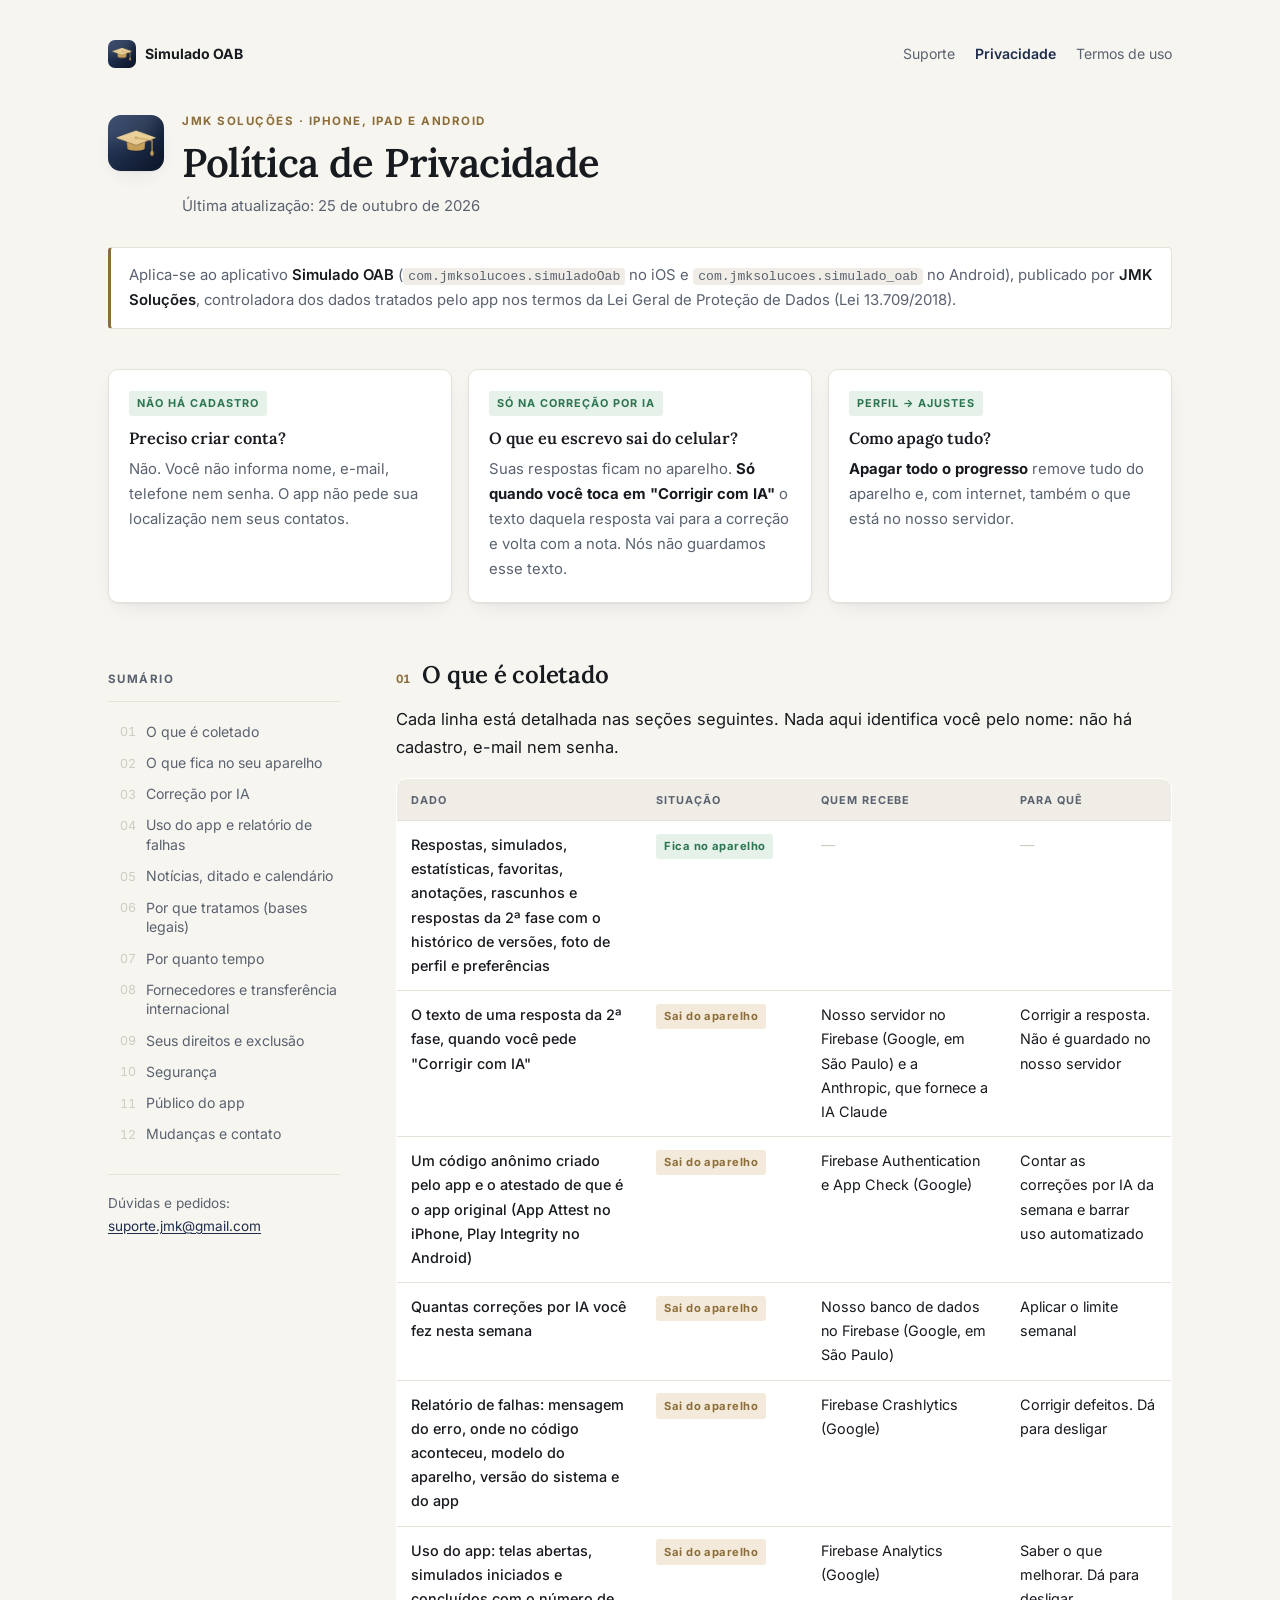
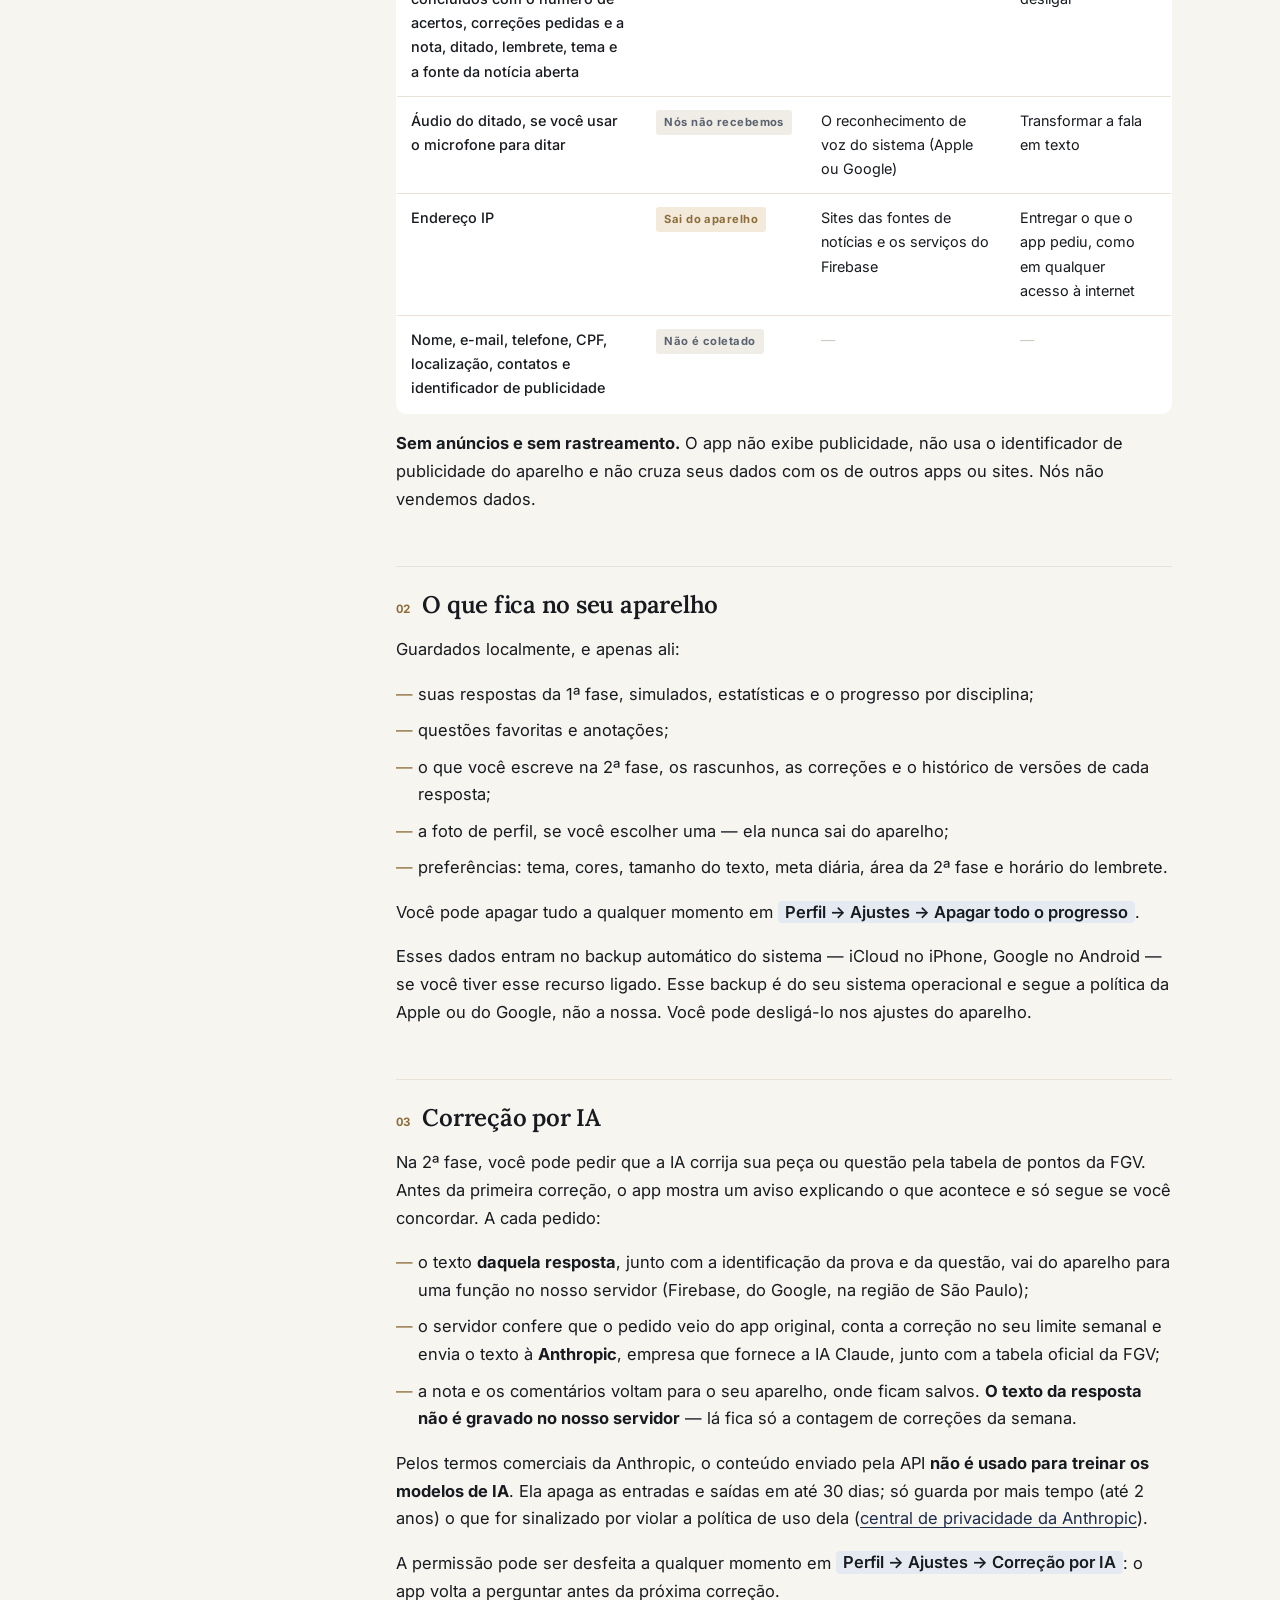
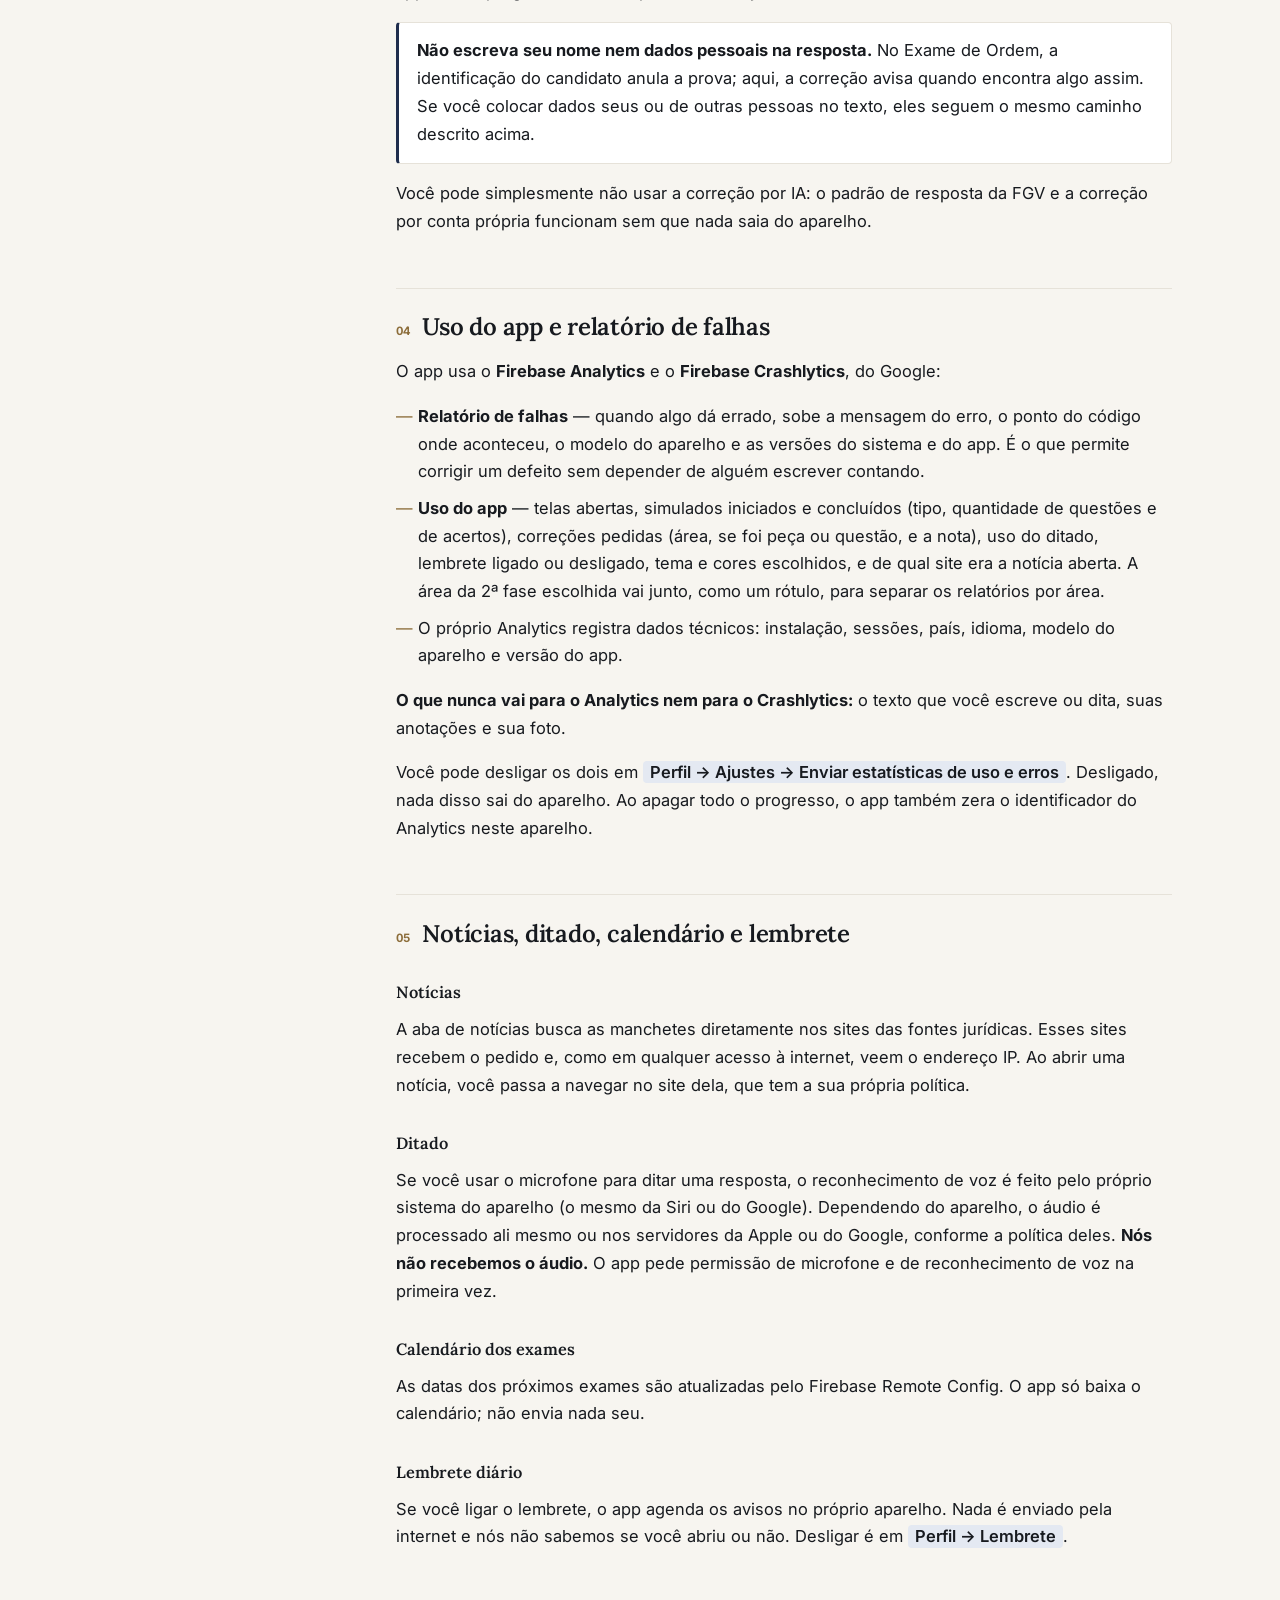
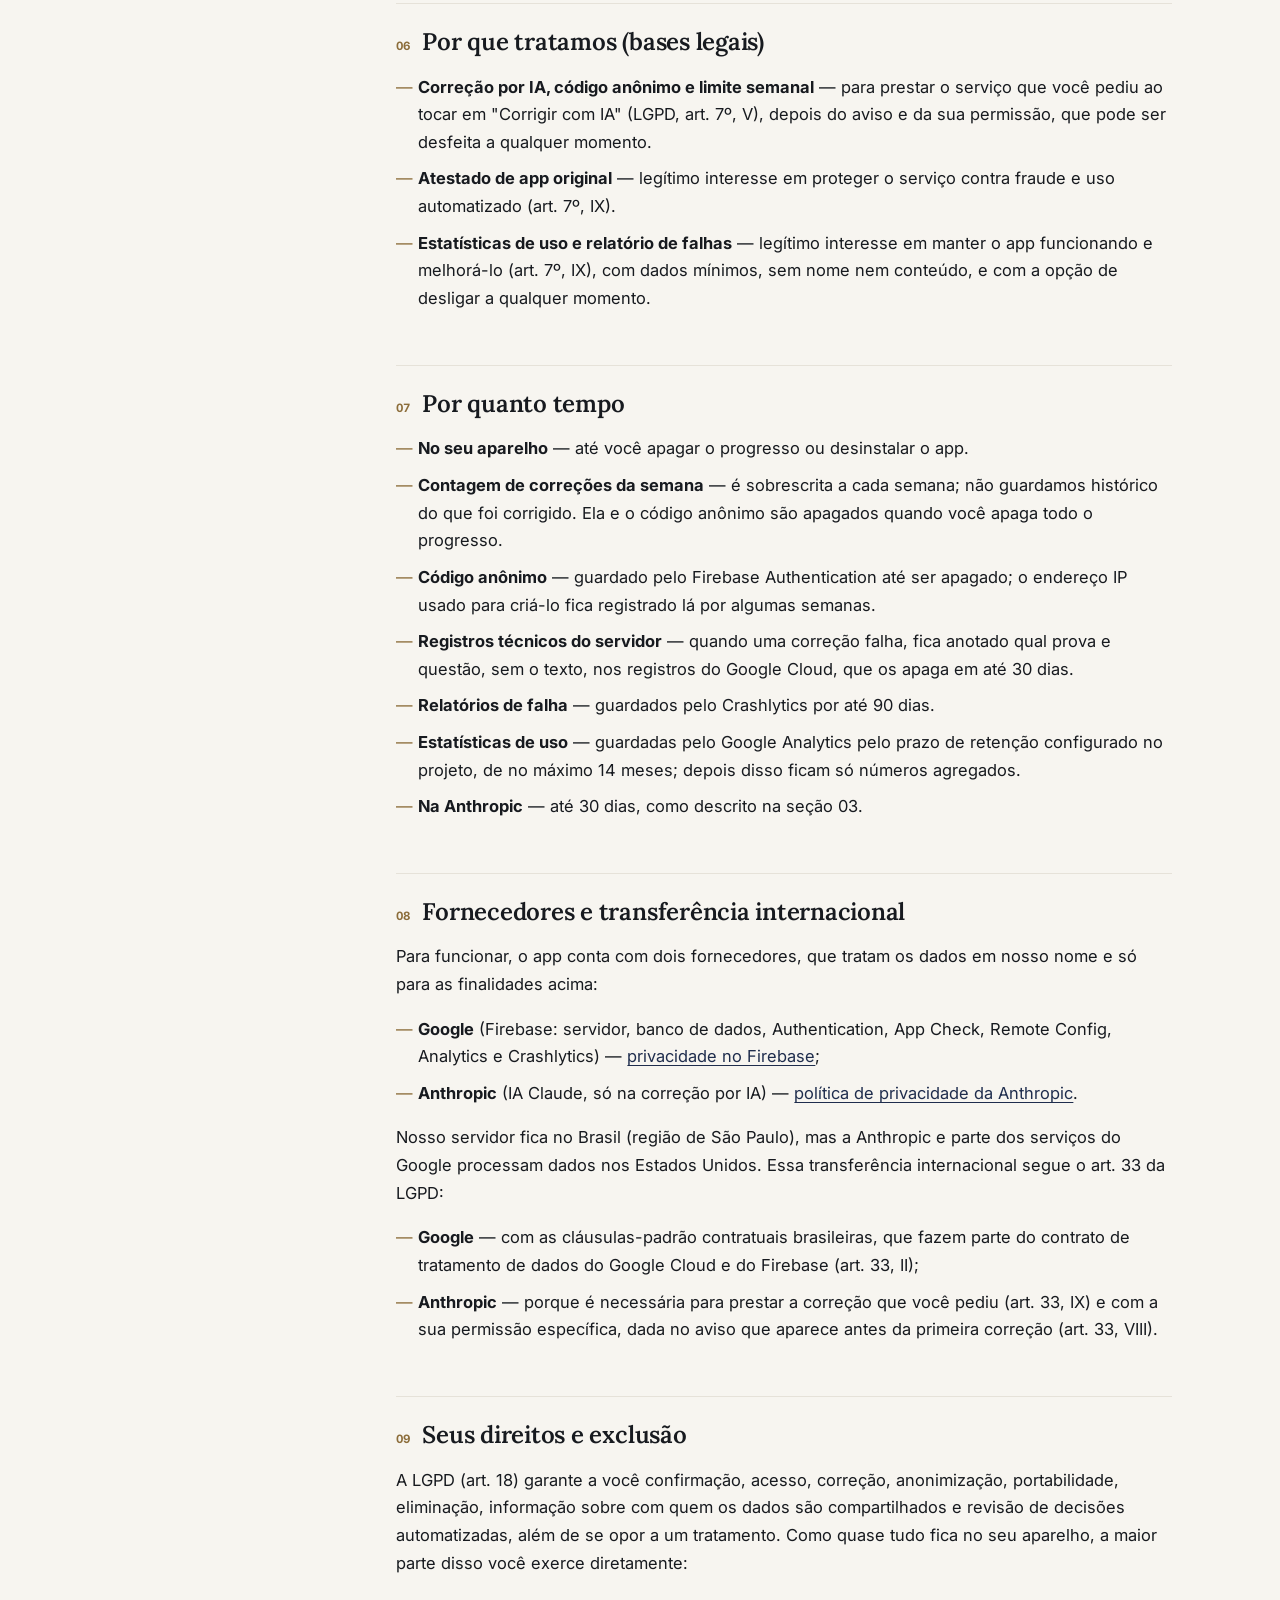
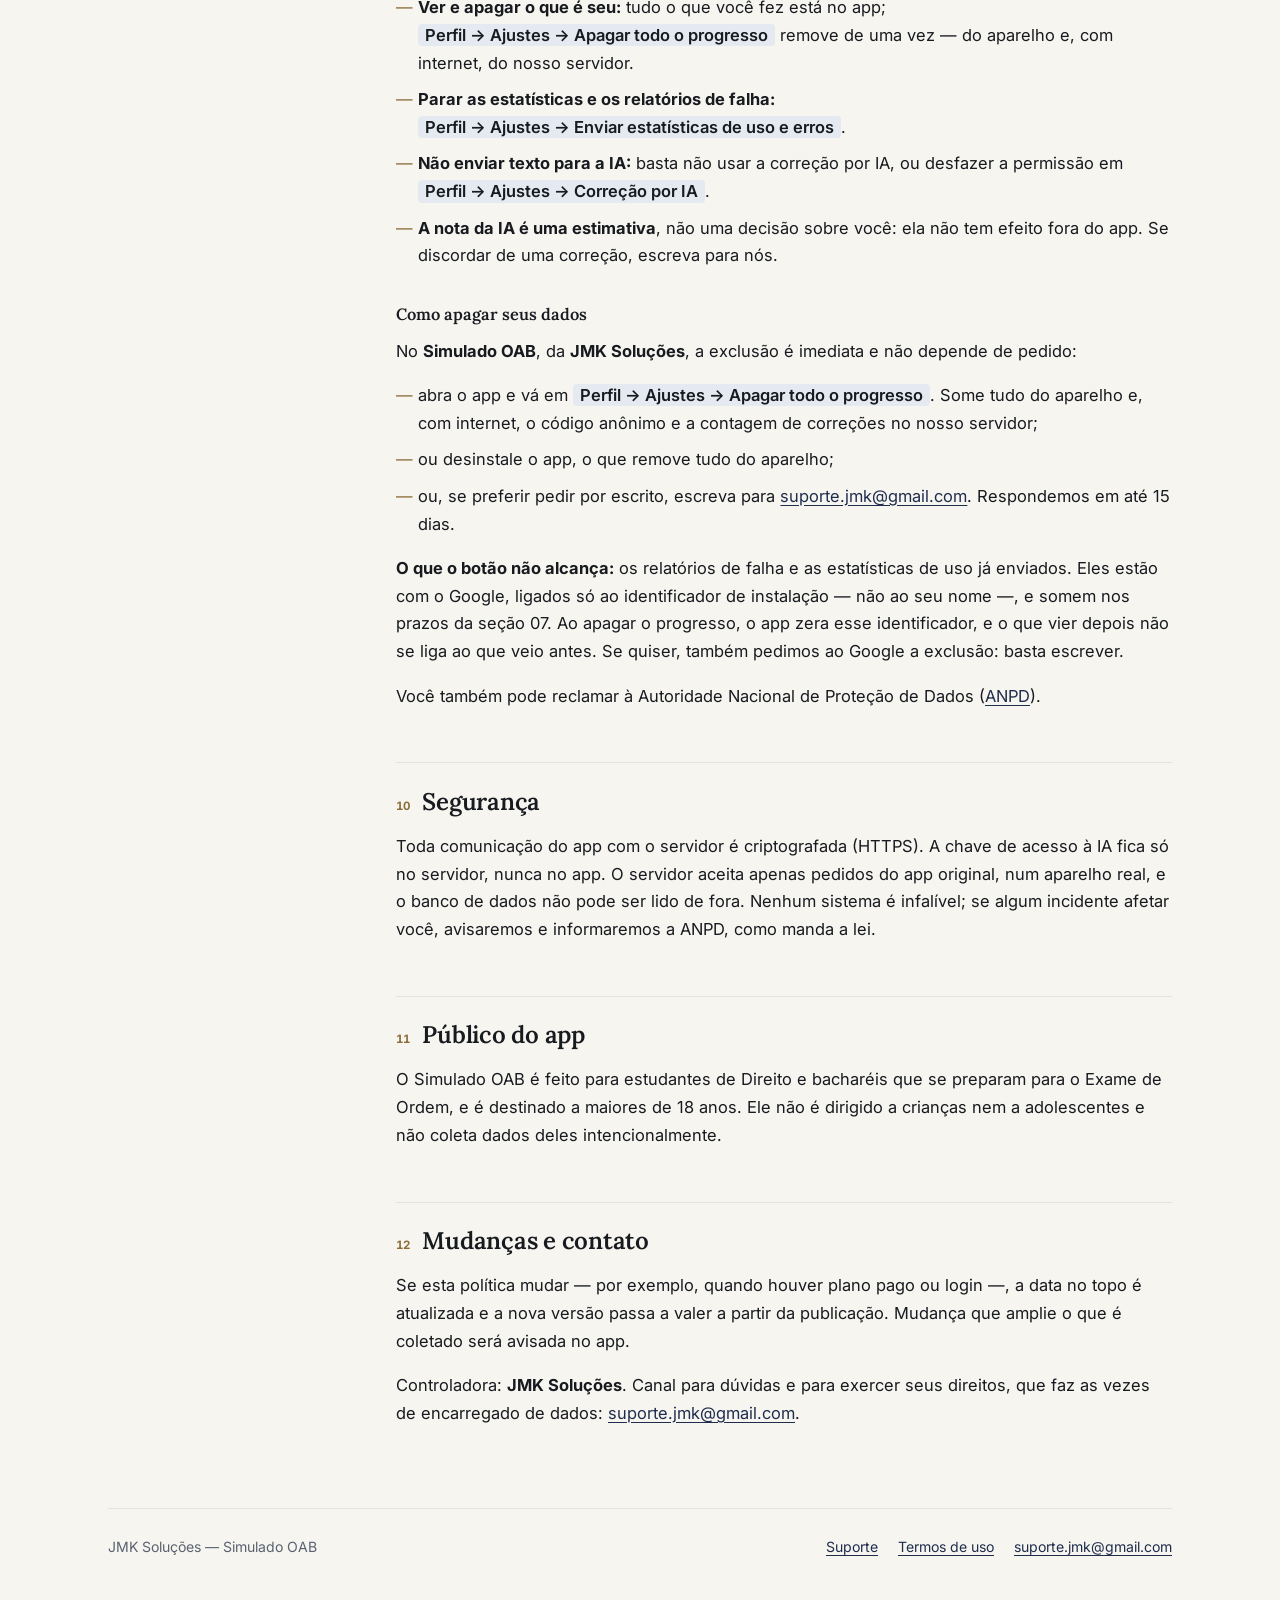
==== privacy-policy.html @ a6e095c1 "Páginas de suporte, privacidade e termos de uso do Simulado OAB Co-Authored-By: Claude Opus 5.5 <nor" ====
<!DOCTYPE html>
<html lang="pt-BR">
<head>
<meta charset="utf-8">
<meta name="viewport" content="width=device-width, initial-scale=1">
<title>Política de Privacidade — Simulado OAB</title>
<meta name="description" content="Política de privacidade do aplicativo Simulado OAB, da JMK Soluções: o que fica no aparelho, o que sai, para quem e como apagar.">
<meta name="color-scheme" content="light dark">
<link rel="icon" href="icone.png">
<link rel="apple-touch-icon" href="icone.png">
<link rel="preconnect" href="https://fonts.googleapis.com">
<link rel="preconnect" href="https://fonts.gstatic.com" crossorigin>
<link href="https://fonts.googleapis.com/css2?family=Inter:wght@400;500;600;700&family=Lora:wght@500;600;700&display=swap" rel="stylesheet">
<link rel="stylesheet" href="estilo.css?v=2">
</head>
<body>
<div class="pagina">

<nav class="navega" aria-label="Páginas do Simulado OAB">
  <a class="marca-app" href="./"><img src="icone.png" alt="">Simulado OAB</a>
  <a href="./">Suporte</a>
  <a href="privacy-policy.html" aria-current="page">Privacidade</a>
  <a href="termos-de-uso.html">Termos de uso</a>
</nav>

<header class="topo">
  <img class="selo" src="icone.png" alt="Ícone do Simulado OAB">
  <div>
    <p class="sobrescrito">JMK Soluções · iPhone, iPad e Android</p>
    <h1>Política de Privacidade</h1>
    <p class="data">Última atualização: 25 de outubro de 2026</p>
  </div>
</header>

<p class="aplica">
  Aplica-se ao aplicativo <strong>Simulado OAB</strong>
  (<code>com.jmksolucoes.simuladoOab</code> no iOS e
  <code>com.jmksolucoes.simulado_oab</code> no Android), publicado por
  <strong>JMK Soluções</strong>, controladora dos dados tratados pelo app nos
  termos da Lei Geral de Proteção de Dados (Lei 13.709/2018).
</p>

<div class="rapidas">
  <div class="rapida">
    <span class="veredito">Não há cadastro</span>
    <h2>Preciso criar conta?</h2>
    <p>Não. Você não informa nome, e-mail, telefone nem senha. O app não pede
    sua localização nem seus contatos.</p>
  </div>
  <div class="rapida">
    <span class="veredito">Só na correção por IA</span>
    <h2>O que eu escrevo sai do celular?</h2>
    <p>Suas respostas ficam no aparelho. <strong>Só quando você toca em
    "Corrigir com IA"</strong> o texto daquela resposta vai para a correção e
    volta com a nota. Nós não guardamos esse texto.</p>
  </div>
  <div class="rapida">
    <span class="veredito">Perfil → Ajustes</span>
    <h2>Como apago tudo?</h2>
    <p><strong>Apagar todo o progresso</strong> remove tudo do aparelho e,
    com internet, também o que está no nosso servidor.</p>
  </div>
</div>

<div class="corpo">

  <!-- Nasce aberto de propósito: sem JavaScript, o sumário continua visível.
       O script fecha no celular, não o contrário. -->
  <details class="sumario" id="sumario" open>
    <summary>Sumário</summary>
    <nav aria-label="Sumário">
      <ol>
        <li><a href="#coleta">O que é coletado</a></li>
        <li><a href="#aparelho">O que fica no seu aparelho</a></li>
        <li><a href="#ia">Correção por IA</a></li>
        <li><a href="#uso">Uso do app e relatório de falhas</a></li>
        <li><a href="#outros">Notícias, ditado e calendário</a></li>
        <li><a href="#bases">Por que tratamos (bases legais)</a></li>
        <li><a href="#prazos">Por quanto tempo</a></li>
        <li><a href="#exterior">Fornecedores e transferência internacional</a></li>
        <li><a href="#direitos">Seus direitos e exclusão</a></li>
        <li><a href="#seguranca">Segurança</a></li>
        <li><a href="#publico">Público do app</a></li>
        <li><a href="#mudancas">Mudanças e contato</a></li>
      </ol>
    </nav>
    <p class="contato-lateral">
      Dúvidas e pedidos: <a href="mailto:suporte.jmk@gmail.com">suporte.jmk@gmail.com</a>
    </p>
  </details>

  <main class="texto">

    <section id="coleta">
      <h2><span class="num">01</span> O que é coletado</h2>
      <p>
        Cada linha está detalhada nas seções seguintes. Nada aqui identifica
        você pelo nome: não há cadastro, e-mail nem senha.
      </p>
      <div class="envolve-tabela">
        <table>
          <thead>
            <tr><th>Dado</th><th>Situação</th><th>Quem recebe</th><th>Para quê</th></tr>
          </thead>
          <tbody>
            <tr>
              <td>Respostas, simulados, estatísticas, favoritas, anotações, rascunhos e respostas da 2ª fase com o histórico de versões, foto de perfil e preferências</td>
              <td data-rotulo="Situação"><span class="marca-situacao fica">Fica no aparelho</span></td>
              <td data-rotulo="Quem recebe" class="esconde-vazio"><span class="vazio">—</span></td>
              <td data-rotulo="Para quê" class="esconde-vazio"><span class="vazio">—</span></td>
            </tr>
            <tr>
              <td>O texto de uma resposta da 2ª fase, quando você pede "Corrigir com IA"</td>
              <td data-rotulo="Situação"><span class="marca-situacao sai">Sai do aparelho</span></td>
              <td data-rotulo="Quem recebe">Nosso servidor no Firebase (Google, em São Paulo) e a Anthropic, que fornece a IA Claude</td>
              <td data-rotulo="Para quê">Corrigir a resposta. Não é guardado no nosso servidor</td>
            </tr>
            <tr>
              <td>Um código anônimo criado pelo app e o atestado de que é o app original (App Attest no iPhone, Play Integrity no Android)</td>
              <td data-rotulo="Situação"><span class="marca-situacao sai">Sai do aparelho</span></td>
              <td data-rotulo="Quem recebe">Firebase Authentication e App Check (Google)</td>
              <td data-rotulo="Para quê">Contar as correções por IA da semana e barrar uso automatizado</td>
            </tr>
            <tr>
              <td>Quantas correções por IA você fez nesta semana</td>
              <td data-rotulo="Situação"><span class="marca-situacao sai">Sai do aparelho</span></td>
              <td data-rotulo="Quem recebe">Nosso banco de dados no Firebase (Google, em São Paulo)</td>
              <td data-rotulo="Para quê">Aplicar o limite semanal</td>
            </tr>
            <tr>
              <td>Relatório de falhas: mensagem do erro, onde no código aconteceu, modelo do aparelho, versão do sistema e do app</td>
              <td data-rotulo="Situação"><span class="marca-situacao sai">Sai do aparelho</span></td>
              <td data-rotulo="Quem recebe">Firebase Crashlytics (Google)</td>
              <td data-rotulo="Para quê">Corrigir defeitos. Dá para desligar</td>
            </tr>
            <tr>
              <td>Uso do app: telas abertas, simulados iniciados e concluídos com o número de acertos, correções pedidas e a nota, ditado, lembrete, tema e a fonte da notícia aberta</td>
              <td data-rotulo="Situação"><span class="marca-situacao sai">Sai do aparelho</span></td>
              <td data-rotulo="Quem recebe">Firebase Analytics (Google)</td>
              <td data-rotulo="Para quê">Saber o que melhorar. Dá para desligar</td>
            </tr>
            <tr>
              <td>Áudio do ditado, se você usar o microfone para ditar</td>
              <td data-rotulo="Situação"><span class="marca-situacao nao">Nós não recebemos</span></td>
              <td data-rotulo="Quem recebe">O reconhecimento de voz do sistema (Apple ou Google)</td>
              <td data-rotulo="Para quê">Transformar a fala em texto</td>
            </tr>
            <tr>
              <td>Endereço IP</td>
              <td data-rotulo="Situação"><span class="marca-situacao sai">Sai do aparelho</span></td>
              <td data-rotulo="Quem recebe">Sites das fontes de notícias e os serviços do Firebase</td>
              <td data-rotulo="Para quê">Entregar o que o app pediu, como em qualquer acesso à internet</td>
            </tr>
            <tr>
              <td>Nome, e-mail, telefone, CPF, localização, contatos e identificador de publicidade</td>
              <td data-rotulo="Situação"><span class="marca-situacao nao">Não é coletado</span></td>
              <td data-rotulo="Quem recebe" class="esconde-vazio"><span class="vazio">—</span></td>
              <td data-rotulo="Para quê" class="esconde-vazio"><span class="vazio">—</span></td>
            </tr>
          </tbody>
        </table>
      </div>
      <p>
        <strong>Sem anúncios e sem rastreamento.</strong> O app não exibe
        publicidade, não usa o identificador de publicidade do aparelho e não
        cruza seus dados com os de outros apps ou sites. Nós não vendemos dados.
      </p>
    </section>

    <section id="aparelho">
      <h2><span class="num">02</span> O que fica no seu aparelho</h2>
      <p>Guardados localmente, e apenas ali:</p>
      <ul>
        <li>suas respostas da 1ª fase, simulados, estatísticas e o progresso
          por disciplina;</li>
        <li>questões favoritas e anotações;</li>
        <li>o que você escreve na 2ª fase, os rascunhos, as correções e o
          histórico de versões de cada resposta;</li>
        <li>a foto de perfil, se você escolher uma — ela nunca sai do
          aparelho;</li>
        <li>preferências: tema, cores, tamanho do texto, meta diária, área da
          2ª fase e horário do lembrete.</li>
      </ul>
      <p>
        Você pode apagar tudo a qualquer momento em
        <span class="caminho">Perfil → Ajustes → Apagar todo o progresso</span>.
      </p>
      <p>
        Esses dados entram no backup automático do sistema — iCloud no iPhone,
        Google no Android — se você tiver esse recurso ligado. Esse backup é do
        seu sistema operacional e segue a política da Apple ou do Google, não a
        nossa. Você pode desligá-lo nos ajustes do aparelho.
      </p>
    </section>

    <section id="ia">
      <h2><span class="num">03</span> Correção por IA</h2>
      <p>
        Na 2ª fase, você pode pedir que a IA corrija sua peça ou questão pela
        tabela de pontos da FGV. Antes da primeira correção, o app mostra um
        aviso explicando o que acontece e só segue se você concordar. A cada
        pedido:
      </p>
      <ul>
        <li>o texto <strong>daquela resposta</strong>, junto com a identificação
          da prova e da questão, vai do aparelho para uma função no nosso
          servidor (Firebase, do Google, na região de São Paulo);</li>
        <li>o servidor confere que o pedido veio do app original, conta a
          correção no seu limite semanal e envia o texto à
          <strong>Anthropic</strong>, empresa que fornece a IA Claude, junto
          com a tabela oficial da FGV;</li>
        <li>a nota e os comentários voltam para o seu aparelho, onde ficam
          salvos. <strong>O texto da resposta não é gravado no nosso
          servidor</strong> — lá fica só a contagem de correções da semana.</li>
      </ul>
      <p>
        Pelos termos comerciais da Anthropic, o conteúdo enviado pela API
        <strong>não é usado para treinar os modelos de IA</strong>. Ela apaga
        as entradas e saídas em até 30 dias; só guarda por mais tempo (até 2
        anos) o que for sinalizado por violar a política de uso dela
        (<a href="https://privacy.claude.com/">central de privacidade da
        Anthropic</a>).
      </p>
      <p>
        A permissão pode ser desfeita a qualquer momento em
        <span class="caminho">Perfil → Ajustes → Correção por IA</span>: o app
        volta a perguntar antes da próxima correção.
      </p>
      <div class="destaque">
        <p>
          <strong>Não escreva seu nome nem dados pessoais na resposta.</strong>
          No Exame de Ordem, a identificação do candidato anula a prova; aqui,
          a correção avisa quando encontra algo assim. Se você colocar dados
          seus ou de outras pessoas no texto, eles seguem o mesmo caminho
          descrito acima.
        </p>
      </div>
      <p>
        Você pode simplesmente não usar a correção por IA: o padrão de
        resposta da FGV e a correção por conta própria funcionam sem que nada
        saia do aparelho.
      </p>
    </section>

    <section id="uso">
      <h2><span class="num">04</span> Uso do app e relatório de falhas</h2>
      <p>
        O app usa o <strong>Firebase Analytics</strong> e o
        <strong>Firebase Crashlytics</strong>, do Google:
      </p>
      <ul>
        <li><strong>Relatório de falhas</strong> — quando algo dá errado, sobe a
          mensagem do erro, o ponto do código onde aconteceu, o modelo do
          aparelho e as versões do sistema e do app. É o que permite corrigir um
          defeito sem depender de alguém escrever contando.</li>
        <li><strong>Uso do app</strong> — telas abertas, simulados iniciados e
          concluídos (tipo, quantidade de questões e de acertos), correções
          pedidas (área, se foi peça ou questão, e a nota), uso do ditado,
          lembrete ligado ou desligado, tema e cores escolhidos, e de qual site
          era a notícia aberta. A área da 2ª fase escolhida vai junto, como um
          rótulo, para separar os relatórios por área.</li>
        <li>O próprio Analytics registra dados técnicos: instalação, sessões,
          país, idioma, modelo do aparelho e versão do app.</li>
      </ul>
      <p>
        <strong>O que nunca vai para o Analytics nem para o Crashlytics:</strong>
        o texto que você escreve ou dita, suas anotações e sua foto.
      </p>
      <p>
        Você pode desligar os dois em
        <span class="caminho">Perfil → Ajustes → Enviar estatísticas de uso e
        erros</span>. Desligado, nada disso sai do aparelho. Ao apagar todo o
        progresso, o app também zera o identificador do Analytics neste
        aparelho.
      </p>
    </section>

    <section id="outros">
      <h2><span class="num">05</span> Notícias, ditado, calendário e lembrete</h2>
      <h3>Notícias</h3>
      <p>
        A aba de notícias busca as manchetes diretamente nos sites das fontes
        jurídicas. Esses sites recebem o pedido e, como em qualquer acesso à
        internet, veem o endereço IP. Ao abrir uma notícia, você passa a
        navegar no site dela, que tem a sua própria política.
      </p>
      <h3>Ditado</h3>
      <p>
        Se você usar o microfone para ditar uma resposta, o reconhecimento de
        voz é feito pelo próprio sistema do aparelho (o mesmo da Siri ou do
        Google). Dependendo do aparelho, o áudio é processado ali mesmo ou nos
        servidores da Apple ou do Google, conforme a política deles.
        <strong>Nós não recebemos o áudio.</strong> O app pede permissão de
        microfone e de reconhecimento de voz na primeira vez.
      </p>
      <h3>Calendário dos exames</h3>
      <p>
        As datas dos próximos exames são atualizadas pelo Firebase Remote
        Config. O app só baixa o calendário; não envia nada seu.
      </p>
      <h3>Lembrete diário</h3>
      <p>
        Se você ligar o lembrete, o app agenda os avisos no próprio aparelho.
        Nada é enviado pela internet e nós não sabemos se você abriu ou não.
        Desligar é em <span class="caminho">Perfil → Lembrete</span>.
      </p>
    </section>

    <section id="bases">
      <h2><span class="num">06</span> Por que tratamos (bases legais)</h2>
      <ul>
        <li><strong>Correção por IA, código anônimo e limite semanal</strong> —
          para prestar o serviço que você pediu ao tocar em "Corrigir com IA"
          (LGPD, art. 7º, V), depois do aviso e da sua permissão, que pode ser
          desfeita a qualquer momento.</li>
        <li><strong>Atestado de app original</strong> — legítimo interesse em
          proteger o serviço contra fraude e uso automatizado (art. 7º, IX).</li>
        <li><strong>Estatísticas de uso e relatório de falhas</strong> —
          legítimo interesse em manter o app funcionando e melhorá-lo (art. 7º,
          IX), com dados mínimos, sem nome nem conteúdo, e com a opção de
          desligar a qualquer momento.</li>
      </ul>
    </section>

    <section id="prazos">
      <h2><span class="num">07</span> Por quanto tempo</h2>
      <ul>
        <li><strong>No seu aparelho</strong> — até você apagar o progresso ou
          desinstalar o app.</li>
        <li><strong>Contagem de correções da semana</strong> — é sobrescrita a
          cada semana; não guardamos histórico do que foi corrigido. Ela e o
          código anônimo são apagados quando você apaga todo o progresso.</li>
        <li><strong>Código anônimo</strong> — guardado pelo Firebase
          Authentication até ser apagado; o endereço IP usado para criá-lo fica
          registrado lá por algumas semanas.</li>
        <li><strong>Registros técnicos do servidor</strong> — quando uma
          correção falha, fica anotado qual prova e questão, sem o texto, nos
          registros do Google Cloud, que os apaga em até 30 dias.</li>
        <li><strong>Relatórios de falha</strong> — guardados pelo Crashlytics
          por até 90 dias.</li>
        <li><strong>Estatísticas de uso</strong> — guardadas pelo Google
          Analytics pelo prazo de retenção configurado no projeto, de no máximo
          14 meses; depois disso ficam só números agregados.</li>
        <li><strong>Na Anthropic</strong> — até 30 dias, como descrito na
          seção 03.</li>
      </ul>
    </section>

    <section id="exterior">
      <h2><span class="num">08</span> Fornecedores e transferência internacional</h2>
      <p>
        Para funcionar, o app conta com dois fornecedores, que tratam os dados
        em nosso nome e só para as finalidades acima:
      </p>
      <ul>
        <li><strong>Google</strong> (Firebase: servidor, banco de dados,
          Authentication, App Check, Remote Config, Analytics e Crashlytics) —
          <a href="https://firebase.google.com/support/privacy">privacidade no
          Firebase</a>;</li>
        <li><strong>Anthropic</strong> (IA Claude, só na correção por IA) —
          <a href="https://www.anthropic.com/legal/privacy">política de
          privacidade da Anthropic</a>.</li>
      </ul>
      <p>
        Nosso servidor fica no Brasil (região de São Paulo), mas a Anthropic e
        parte dos serviços do Google processam dados nos Estados Unidos. Essa
        transferência internacional segue o art. 33 da LGPD:
      </p>
      <ul>
        <li><strong>Google</strong> — com as cláusulas-padrão contratuais
          brasileiras, que fazem parte do contrato de tratamento de dados do
          Google Cloud e do Firebase (art. 33, II);</li>
        <li><strong>Anthropic</strong> — porque é necessária para prestar a
          correção que você pediu (art. 33, IX) e com a sua permissão
          específica, dada no aviso que aparece antes da primeira correção
          (art. 33, VIII).</li>
      </ul>
    </section>

    <section id="direitos">
      <h2><span class="num">09</span> Seus direitos e exclusão</h2>
      <p>
        A LGPD (art. 18) garante a você confirmação, acesso, correção,
        anonimização, portabilidade, eliminação, informação sobre com quem os
        dados são compartilhados e revisão de decisões automatizadas, além de
        se opor a um tratamento. Como quase tudo fica no seu aparelho, a maior
        parte disso você exerce diretamente:
      </p>
      <ul>
        <li><strong>Ver e apagar o que é seu:</strong> tudo o que você fez está
          no app; <span class="caminho">Perfil → Ajustes → Apagar todo o
          progresso</span> remove de uma vez — do aparelho e, com internet, do
          nosso servidor.</li>
        <li><strong>Parar as estatísticas e os relatórios de falha:</strong>
          <span class="caminho">Perfil → Ajustes → Enviar estatísticas de uso
          e erros</span>.</li>
        <li><strong>Não enviar texto para a IA:</strong> basta não usar a
          correção por IA, ou desfazer a permissão em
          <span class="caminho">Perfil → Ajustes → Correção por IA</span>.</li>
        <li><strong>A nota da IA é uma estimativa</strong>, não uma decisão
          sobre você: ela não tem efeito fora do app. Se discordar de uma
          correção, escreva para nós.</li>
      </ul>
      <h3>Como apagar seus dados</h3>
      <p>
        No <strong>Simulado OAB</strong>, da <strong>JMK Soluções</strong>, a
        exclusão é imediata e não depende de pedido:
      </p>
      <ul>
        <li>abra o app e vá em <span class="caminho">Perfil → Ajustes → Apagar
          todo o progresso</span>. Some tudo do aparelho e, com internet, o
          código anônimo e a contagem de correções no nosso servidor;</li>
        <li>ou desinstale o app, o que remove tudo do aparelho;</li>
        <li>ou, se preferir pedir por escrito, escreva para
          <a href="mailto:suporte.jmk@gmail.com">suporte.jmk@gmail.com</a>.
          Respondemos em até 15 dias.</li>
      </ul>
      <p>
        <strong>O que o botão não alcança:</strong> os relatórios de falha e as
        estatísticas de uso já enviados. Eles estão com o Google, ligados só ao
        identificador de instalação — não ao seu nome —, e somem nos prazos da
        seção 07. Ao apagar o progresso, o app zera esse identificador, e o que
        vier depois não se liga ao que veio antes. Se quiser, também pedimos ao
        Google a exclusão: basta escrever.
      </p>
      <p>
        Você também pode reclamar à Autoridade Nacional de Proteção de Dados
        (<a href="https://www.gov.br/anpd/">ANPD</a>).
      </p>
    </section>

    <section id="seguranca">
      <h2><span class="num">10</span> Segurança</h2>
      <p>
        Toda comunicação do app com o servidor é criptografada (HTTPS). A chave
        de acesso à IA fica só no servidor, nunca no app. O servidor aceita
        apenas pedidos do app original, num aparelho real, e o banco de dados
        não pode ser lido de fora. Nenhum sistema é infalível; se algum
        incidente afetar você, avisaremos e informaremos a ANPD, como manda a
        lei.
      </p>
    </section>

    <section id="publico">
      <h2><span class="num">11</span> Público do app</h2>
      <p>
        O Simulado OAB é feito para estudantes de Direito e bacharéis que se
        preparam para o Exame de Ordem, e é destinado a maiores de 18 anos.
        Ele não é dirigido a crianças nem a adolescentes e não coleta dados
        deles intencionalmente.
      </p>
    </section>

    <section id="mudancas">
      <h2><span class="num">12</span> Mudanças e contato</h2>
      <p>
        Se esta política mudar — por exemplo, quando houver plano pago ou login
        —, a data no topo é atualizada e a nova versão passa a valer a partir
        da publicação. Mudança que amplie o que é coletado será avisada no app.
      </p>
      <p>
        Controladora: <strong>JMK Soluções</strong>. Canal para dúvidas e para
        exercer seus direitos, que faz as vezes de encarregado de dados:
        <a href="mailto:suporte.jmk@gmail.com">suporte.jmk@gmail.com</a>.
      </p>
    </section>

  </main>
</div>

<footer>
  <span>JMK Soluções — Simulado OAB</span>
  <nav aria-label="Rodapé">
    <a href="./">Suporte</a>
    <a href="termos-de-uso.html">Termos de uso</a>
    <a href="mailto:suporte.jmk@gmail.com">suporte.jmk@gmail.com</a>
  </nav>
</footer>

</div>
<script src="sumario.js?v=2"></script>
</body>
</html>
---- estilo.css ----
/* ---------------------------------------------------------------------------
   Simulado OAB — páginas públicas (suporte, privacidade, termos).
   Paleta Marinho e a dupla Lora + Inter do próprio app (lib/theme.dart): quem
   chega aqui vindo da loja tem que reconhecer o mesmo azul e o mesmo dourado.
   --------------------------------------------------------------------------- */
:root {
  --marca:        #1F2D4D;
  --marca-fraca:  #E4E9F2;
  --ouro:         #8C6D3A;
  --ouro-fraco:   #F3EADB;
  --verde:        #2B7550;
  --verde-fraco:  #E5F1E9;
  --fundo:        #F7F5F0;
  --papel:        #FFFFFF;
  --caixa:        #F0EDE6;
  --tinta:        #171A1F;
  --tinta-fraca:  #5A6270;
  --linha:        #CFCBC2;
  --linha-fina:   #E6E2D9;
  --sombra:       0 1px 2px rgba(31,45,77,.06), 0 8px 24px -12px rgba(31,45,77,.16);
  color-scheme: light dark;
}
@media (prefers-color-scheme: dark) {
  :root {
    --marca:        #B4C6E8;
    --marca-fraca:  #243149;
    --ouro:         #D8BD8A;
    --ouro-fraco:   #3A3020;
    --verde:        #86CFA3;
    --verde-fraco:  #16352A;
    --fundo:        #0C1017;
    --papel:        #141922;
    --caixa:        #1A202B;
    --tinta:        #E8EAEE;
    --tinta-fraca:  #9AA3B0;
    --linha:        #353D4A;
    --linha-fina:   #232A35;
    --sombra:       0 1px 2px rgba(0,0,0,.4), 0 8px 24px -12px rgba(0,0,0,.6);
  }
}

* { box-sizing: border-box; }
html { scroll-behavior: smooth; }
@media (prefers-reduced-motion: reduce) { html { scroll-behavior: auto; } }

body {
  margin: 0;
  background: var(--fundo);
  color: var(--tinta);
  font-family: Inter, -apple-system, BlinkMacSystemFont, "Segoe UI", Roboto,
               "Helvetica Neue", Arial, sans-serif;
  font-size: 16.5px;
  line-height: 1.68;
  -webkit-text-size-adjust: 100%;
  -webkit-font-smoothing: antialiased;
}

.pagina {
  max-width: 1160px;
  margin: 0 auto;
  padding-block: clamp(1.25rem, 4vw, 2.5rem) 4rem;
  padding-inline: clamp(16px, 5vw, 48px);
}

/* --- Navegação entre as páginas ------------------------------------------ */
.navega {
  display: flex; flex-wrap: wrap; align-items: center; gap: .35rem 1.25rem;
  font-size: .88rem; margin-bottom: clamp(1.5rem, 4vw, 2.75rem);
}
.navega .marca-app {
  display: flex; align-items: center; gap: .55rem;
  font-weight: 700; color: var(--tinta); text-decoration: none; margin-right: auto;
}
.navega .marca-app img { width: 28px; height: 28px; border-radius: 7px; }
.navega a { color: var(--tinta-fraca); text-decoration: none; }
.navega a:hover { color: var(--tinta); }
.navega a[aria-current="page"] { color: var(--marca); font-weight: 600; }
/* No celular a marca fica numa linha e os três links juntos na de baixo —
   sem um deles sobrar sozinho. O ícone grande do cabeçalho sai: o da
   navegação já está ali em cima. */
@media (max-width: 560px) {
  .navega .marca-app { flex-basis: 100%; margin-bottom: .2rem; }
  .topo .selo { display: none; }
}

/* --- Cabeçalho ----------------------------------------------------------- */
.topo { display: flex; gap: 1.15rem; align-items: flex-start; }
.selo { flex: 0 0 auto; margin-top: .2rem; width: 56px; height: 56px; border-radius: 13px; box-shadow: var(--sombra); }
.sobrescrito {
  font-size: .72rem; font-weight: 700; letter-spacing: .13em;
  text-transform: uppercase; color: var(--ouro); margin: 0 0 .45rem;
}
h1 {
  font-family: Lora, Georgia, "Times New Roman", serif;
  font-weight: 600;
  font-size: clamp(1.7rem, 4.4vw, 2.5rem);
  line-height: 1.18;
  letter-spacing: -.015em;
  margin: 0 0 .5rem;
}
.data { color: var(--tinta-fraca); font-size: .93rem; margin: 0; }
.aplica {
  margin: 1.75rem 0 0;
  padding: .95rem 1.15rem;
  background: var(--papel);
  border: 1px solid var(--linha-fina);
  border-left: 3px solid var(--ouro);
  border-radius: 4px;
  font-size: .93rem;
  color: var(--tinta-fraca);
}
.aplica strong { color: var(--tinta); font-weight: 600; }

/* --- Respostas diretas --------------------------------------------------- */
.rapidas {
  display: grid;
  gap: 1rem;
  grid-template-columns: repeat(auto-fit, minmax(248px, 1fr));
  margin: 2.5rem 0 0;
}
.rapida {
  background: var(--papel);
  border: 1px solid var(--linha-fina);
  border-radius: 10px;
  padding: 1.15rem 1.25rem 1.25rem;
  box-shadow: var(--sombra);
}
.rapida h2 {
  font-family: Lora, Georgia, serif;
  font-size: 1.02rem; font-weight: 600;
  margin: 0 0 .5rem; padding: 0; border: 0;
  line-height: 1.35;
}
.rapida p { margin: 0; font-size: .93rem; color: var(--tinta-fraca); }
.rapida p strong { color: var(--tinta); }
.veredito {
  display: inline-block;
  font-size: .68rem; font-weight: 700; letter-spacing: .09em;
  text-transform: uppercase;
  padding: .2rem .5rem; border-radius: 3px;
  margin-bottom: .7rem;
  background: var(--verde-fraco); color: var(--verde);
}

/* --- Corpo em duas colunas ----------------------------------------------- */
.corpo { display: block; margin-top: 3.5rem; }
@media (min-width: 1000px) {
  .corpo {
    display: grid;
    grid-template-columns: 232px minmax(0, 1fr);
    gap: 3.5rem;
    align-items: start;
  }
}

/* --- Sumário -------------------------------------------------------------- */
.sumario { font-size: .88rem; }
@media (min-width: 1000px) {
  .sumario { position: sticky; top: 2rem; max-height: calc(100vh - 4rem); overflow-y: auto; }
}
.sumario > summary {
  font-size: .72rem; font-weight: 700; letter-spacing: .13em;
  text-transform: uppercase; color: var(--tinta-fraca);
  padding: .7rem 0; cursor: pointer; list-style: none;
  border-bottom: 1px solid var(--linha-fina);
}
.sumario > summary::-webkit-details-marker { display: none; }
.sumario > summary::marker { content: ""; }
.sumario > summary::after { content: " ▾"; color: var(--ouro); }
.sumario[open] > summary::after { content: " ▴"; }
@media (min-width: 1000px) {
  .sumario > summary { cursor: default; pointer-events: none; }
  .sumario > summary::after,
  .sumario[open] > summary::after { content: ""; }
}
.sumario ol { list-style: none; margin: .9rem 0 0; padding: 0; counter-reset: s; }
.sumario li { counter-increment: s; }
.sumario ol a {
  display: flex; gap: .6rem;
  padding: .36rem 0 .36rem .65rem;
  border-left: 2px solid transparent;
  color: var(--tinta-fraca); text-decoration: none;
  line-height: 1.4;
}
.sumario ol a::before {
  content: counter(s, decimal-leading-zero);
  font-variant-numeric: tabular-nums;
  font-size: .78rem; color: var(--linha); flex: 0 0 auto; padding-top: .1rem;
}
.sumario ol a:hover { color: var(--tinta); }
.sumario ol a.ativo { color: var(--marca); border-left-color: var(--ouro); font-weight: 600; }
.sumario ol a.ativo::before { color: var(--ouro); }
.contato-lateral {
  margin-top: 1.5rem; padding-top: 1.1rem;
  border-top: 1px solid var(--linha-fina);
  font-size: .85rem; color: var(--tinta-fraca);
}

/* --- Seções --------------------------------------------------------------- */
section { scroll-margin-top: 1.5rem; }
section + section { margin-top: 3.25rem; }
.texto h2 {
  font-family: Lora, Georgia, "Times New Roman", serif;
  font-size: clamp(1.25rem, 2.6vw, 1.5rem);
  font-weight: 600; line-height: 1.3;
  letter-spacing: -.01em;
  margin: 0 0 1rem;
  padding-top: 1.4rem;
  border-top: 1px solid var(--linha-fina);
  display: flex; gap: .8rem; align-items: baseline;
}
.texto section:first-of-type h2 { padding-top: 0; border-top: 0; }
.num {
  font-family: Inter, sans-serif;
  font-size: .72rem; font-weight: 700;
  color: var(--ouro); font-variant-numeric: tabular-nums;
  flex: 0 0 auto;
}
.texto h3 {
  font-family: Lora, Georgia, serif;
  font-size: 1.02rem; font-weight: 600;
  margin: 1.9rem 0 .6rem;
}
p { margin: 0 0 1.05rem; }
.texto ul { list-style: none; margin: 0 0 1.05rem; padding: 0; }
.texto ul li {
  position: relative; padding-left: 1.4rem; margin-bottom: .55rem;
}
.texto ul li::before {
  content: "—"; position: absolute; left: 0; color: var(--ouro);
}
a { color: var(--marca); text-underline-offset: .18em; overflow-wrap: anywhere; }
a:focus-visible, .sumario a:focus-visible, summary:focus-visible {
  outline: 2px solid var(--ouro); outline-offset: 3px; border-radius: 2px;
}
code {
  font-family: ui-monospace, SFMono-Regular, Menlo, Consolas, monospace;
  font-size: .88em; background: var(--caixa);
  padding: .1em .38em; border-radius: 4px;
}
.caminho {
  white-space: nowrap; font-weight: 600; color: var(--tinta);
  background: var(--marca-fraca);
  padding: .08em .42em; border-radius: 4px;
  box-decoration-break: clone; -webkit-box-decoration-break: clone;
}
.destaque {
  background: var(--papel);
  border: 1px solid var(--linha-fina);
  border-left: 3px solid var(--marca);
  border-radius: 4px;
  padding: .9rem 1.1rem;
  margin: 0 0 1.05rem;
}
.destaque p:last-child { margin-bottom: 0; }

/* --- Tabela da coleta ----------------------------------------------------- */
.envolve-tabela { margin: 0 0 1.05rem; }
table {
  width: 100%; border-collapse: collapse;
  background: var(--papel);
  border: 1px solid var(--linha-fina);
  border-radius: 10px;
  overflow: hidden;
  font-size: .9rem;
}
thead th {
  text-align: left; padding: .7rem .9rem;
  font-size: .68rem; font-weight: 700; letter-spacing: .09em;
  text-transform: uppercase; color: var(--tinta-fraca);
  background: var(--caixa);
  border-bottom: 1px solid var(--linha-fina);
}
tbody td { padding: .75rem .9rem; vertical-align: top; border-top: 1px solid var(--linha-fina); }
tbody tr:first-child td { border-top: 0; }
tbody td:first-child { font-weight: 500; }
.marca-situacao {
  display: inline-block; white-space: nowrap;
  font-size: .7rem; font-weight: 700; letter-spacing: .04em;
  padding: .2rem .5rem; border-radius: 3px;
}
.fica { background: var(--verde-fraco); color: var(--verde); }
.sai  { background: var(--ouro-fraco);  color: var(--ouro); }
.nao  { background: var(--caixa);       color: var(--tinta-fraca); }
.vazio { color: var(--linha); }

/* Em telas estreitas a tabela vira blocos: 4 colunas em 390px é ilegível, e
   rolagem horizontal dentro de um documento legal esconde justamente a
   informação que a pessoa veio buscar. */
@media (max-width: 720px) {
  table, thead, tbody, tr, td { display: block; width: 100%; }
  thead { display: none; }
  tbody tr {
    border-top: 1px solid var(--linha-fina);
    padding: .9rem .95rem;
  }
  tbody tr:first-child { border-top: 0; }
  tbody td { border: 0; padding: 0 0 .4rem; }
  tbody td:last-child { padding-bottom: 0; }
  tbody td::before {
    content: attr(data-rotulo);
    display: block;
    font-size: .64rem; font-weight: 700; letter-spacing: .09em;
    text-transform: uppercase; color: var(--tinta-fraca);
    margin-bottom: .1rem;
  }
  tbody td:first-child::before { content: ""; margin: 0; }
  tbody td:first-child { font-weight: 600; margin-bottom: .5rem; }
  td.esconde-vazio:has(.vazio) { display: none; }
}

/* --- Página de suporte ---------------------------------------------------- */
.heroi {
  display: grid; gap: 1.5rem; align-items: center;
  grid-template-columns: minmax(0, 1fr);
}
@media (min-width: 760px) {
  .heroi { grid-template-columns: minmax(0, 1fr) 260px; gap: 3rem; }
}
.heroi .lead { font-size: 1.08rem; color: var(--tinta-fraca); max-width: 38rem; }
.heroi .icone-grande {
  justify-self: center; width: 160px; height: 160px; border-radius: 36px;
  box-shadow: var(--sombra);
  animation: pousa .7s cubic-bezier(.2,.8,.2,1) both;
}
@keyframes pousa { from { opacity: 0; transform: translateY(14px) scale(.96); } }
@media (prefers-reduced-motion: reduce) { .heroi .icone-grande { animation: none; } }
.acoes { display: flex; flex-wrap: wrap; gap: .75rem; margin-top: 1.5rem; }
.botao {
  display: inline-flex; align-items: center; gap: .5rem;
  padding: .72rem 1.15rem; border-radius: 999px;
  font-weight: 600; font-size: .95rem; text-decoration: none;
  background: var(--marca); color: var(--fundo);
  transition: transform .15s ease, box-shadow .15s ease;
}
.botao:hover { transform: translateY(-1px); box-shadow: var(--sombra); }
.botao.secundario { background: transparent; color: var(--marca); border: 1px solid var(--linha); }

.perguntas { margin-top: 3.5rem; max-width: 52rem; }
.perguntas > h2 {
  font-family: Lora, Georgia, serif; font-size: clamp(1.25rem, 2.6vw, 1.5rem);
  font-weight: 600; margin: 0 0 1rem;
}
.pergunta {
  background: var(--papel);
  border: 1px solid var(--linha-fina);
  border-radius: 10px;
  margin-bottom: .65rem;
  overflow: hidden;
}
.pergunta > summary {
  cursor: pointer; list-style: none;
  padding: .95rem 1.15rem; font-weight: 600;
  display: flex; justify-content: space-between; gap: 1rem; align-items: baseline;
}
.pergunta > summary::-webkit-details-marker { display: none; }
.pergunta > summary::after { content: "+"; color: var(--ouro); font-weight: 700; transition: transform .2s ease; }
.pergunta[open] > summary::after { transform: rotate(45deg); }
.pergunta .resposta { padding: 0 1.15rem 1rem; color: var(--tinta-fraca); }
.pergunta .resposta p:last-child { margin-bottom: 0; }

/* --- Rodapé --------------------------------------------------------------- */
footer {
  margin-top: 4rem; padding-top: 1.6rem;
  border-top: 1px solid var(--linha-fina);
  color: var(--tinta-fraca); font-size: .88rem;
  display: flex; flex-wrap: wrap; gap: .5rem 1.5rem; justify-content: space-between;
}
footer nav { display: flex; flex-wrap: wrap; gap: .5rem 1.25rem; }
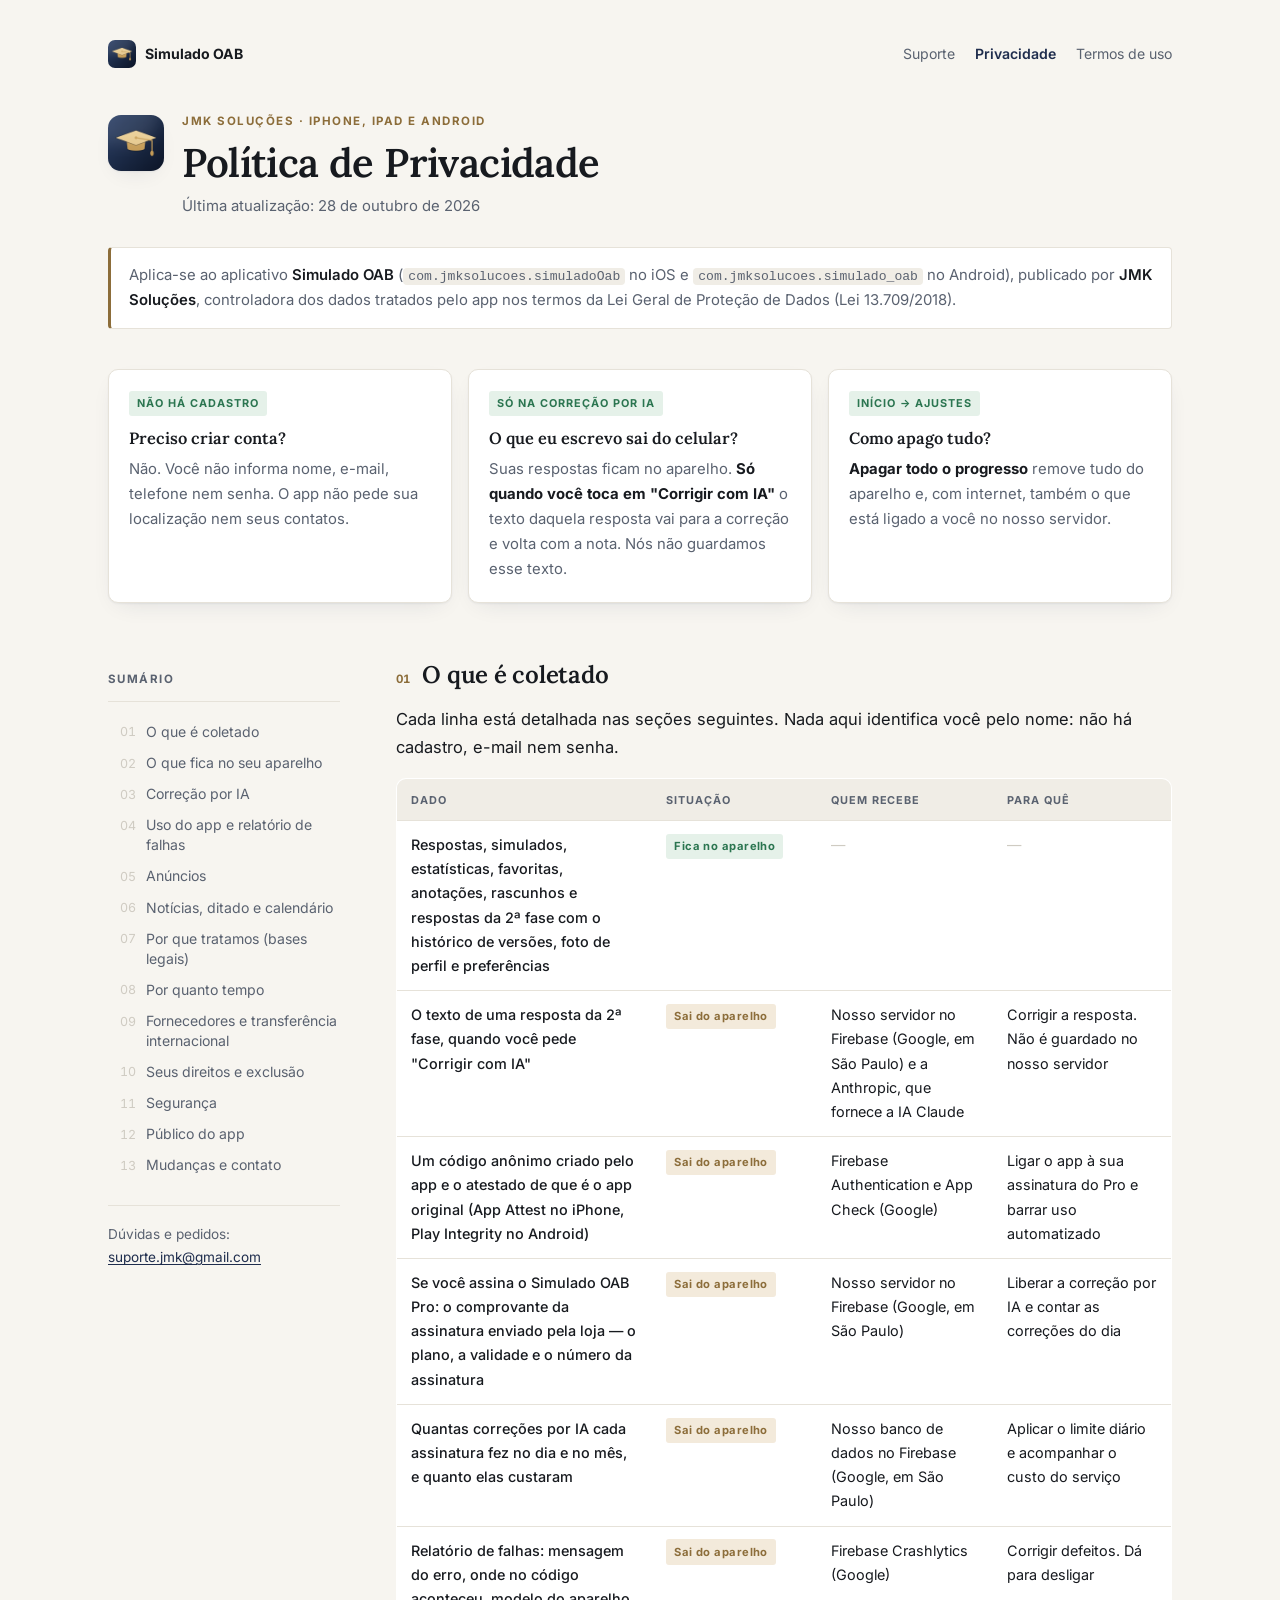
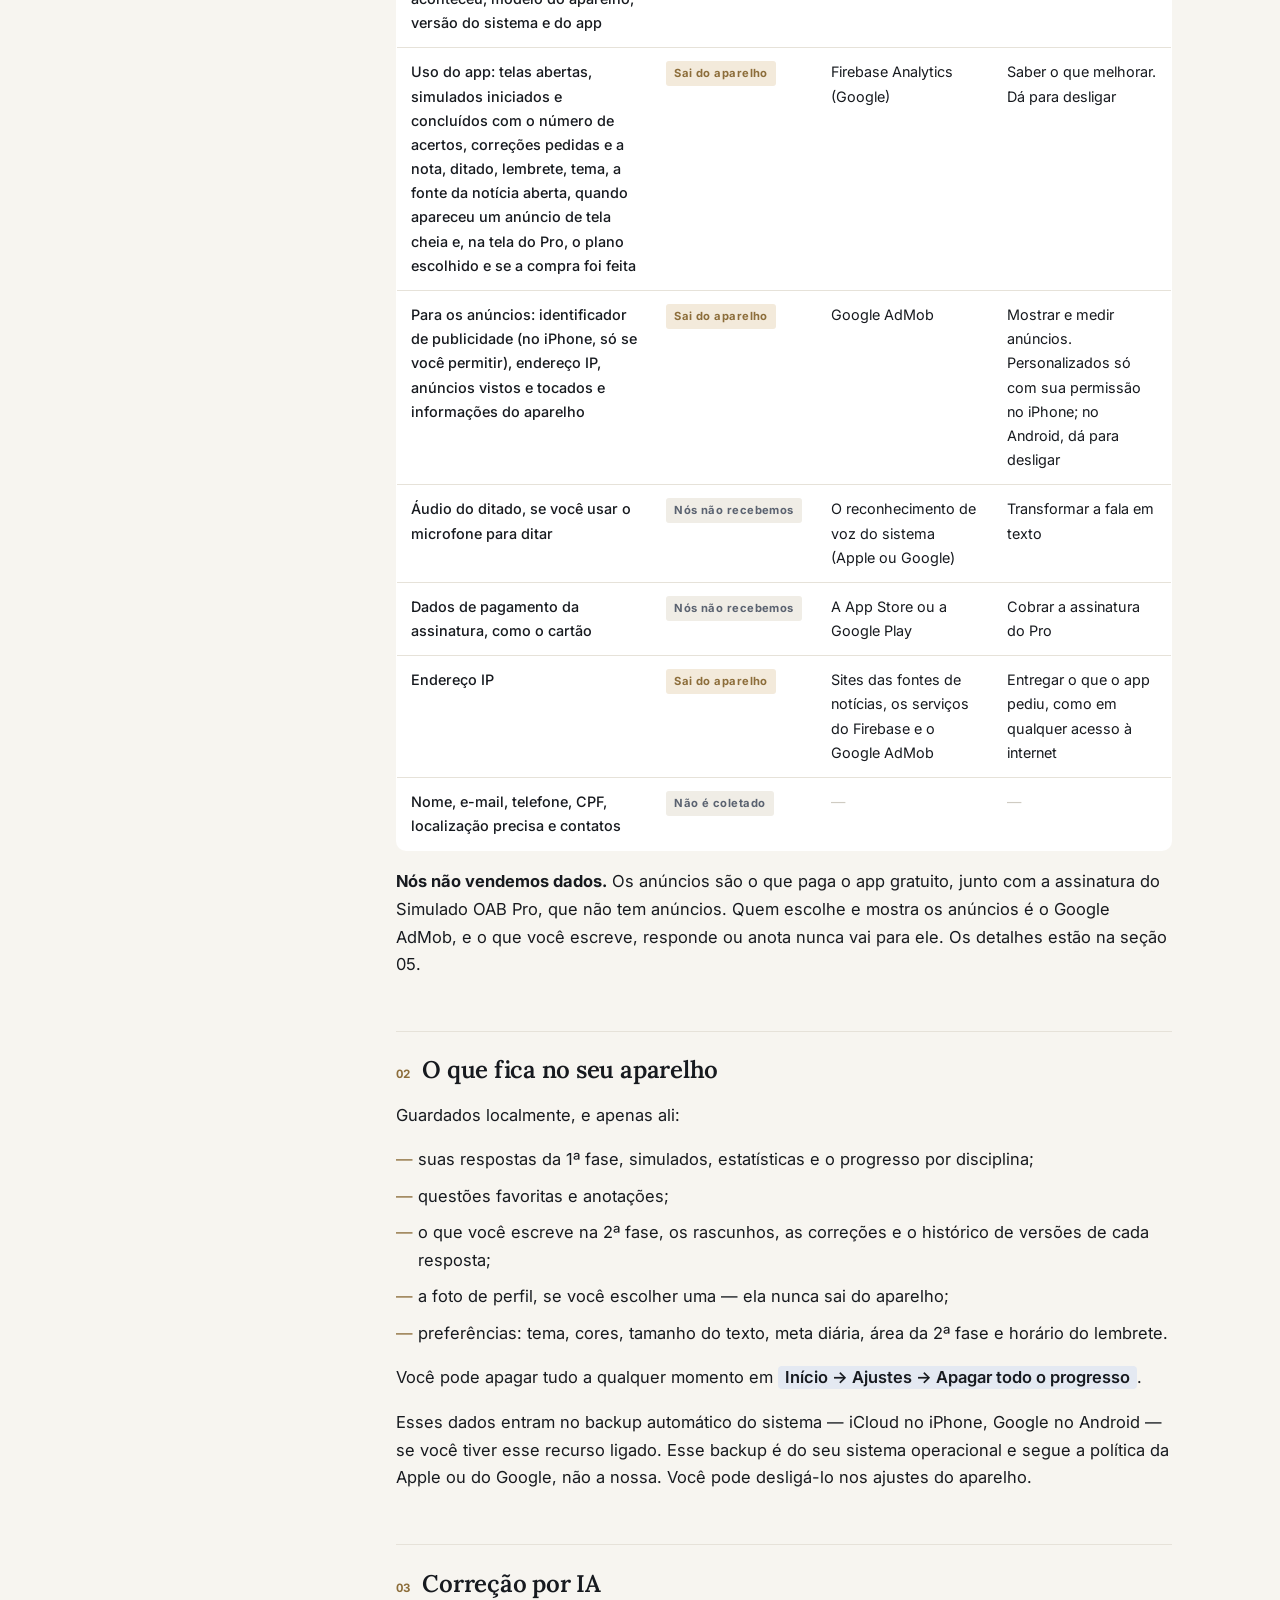
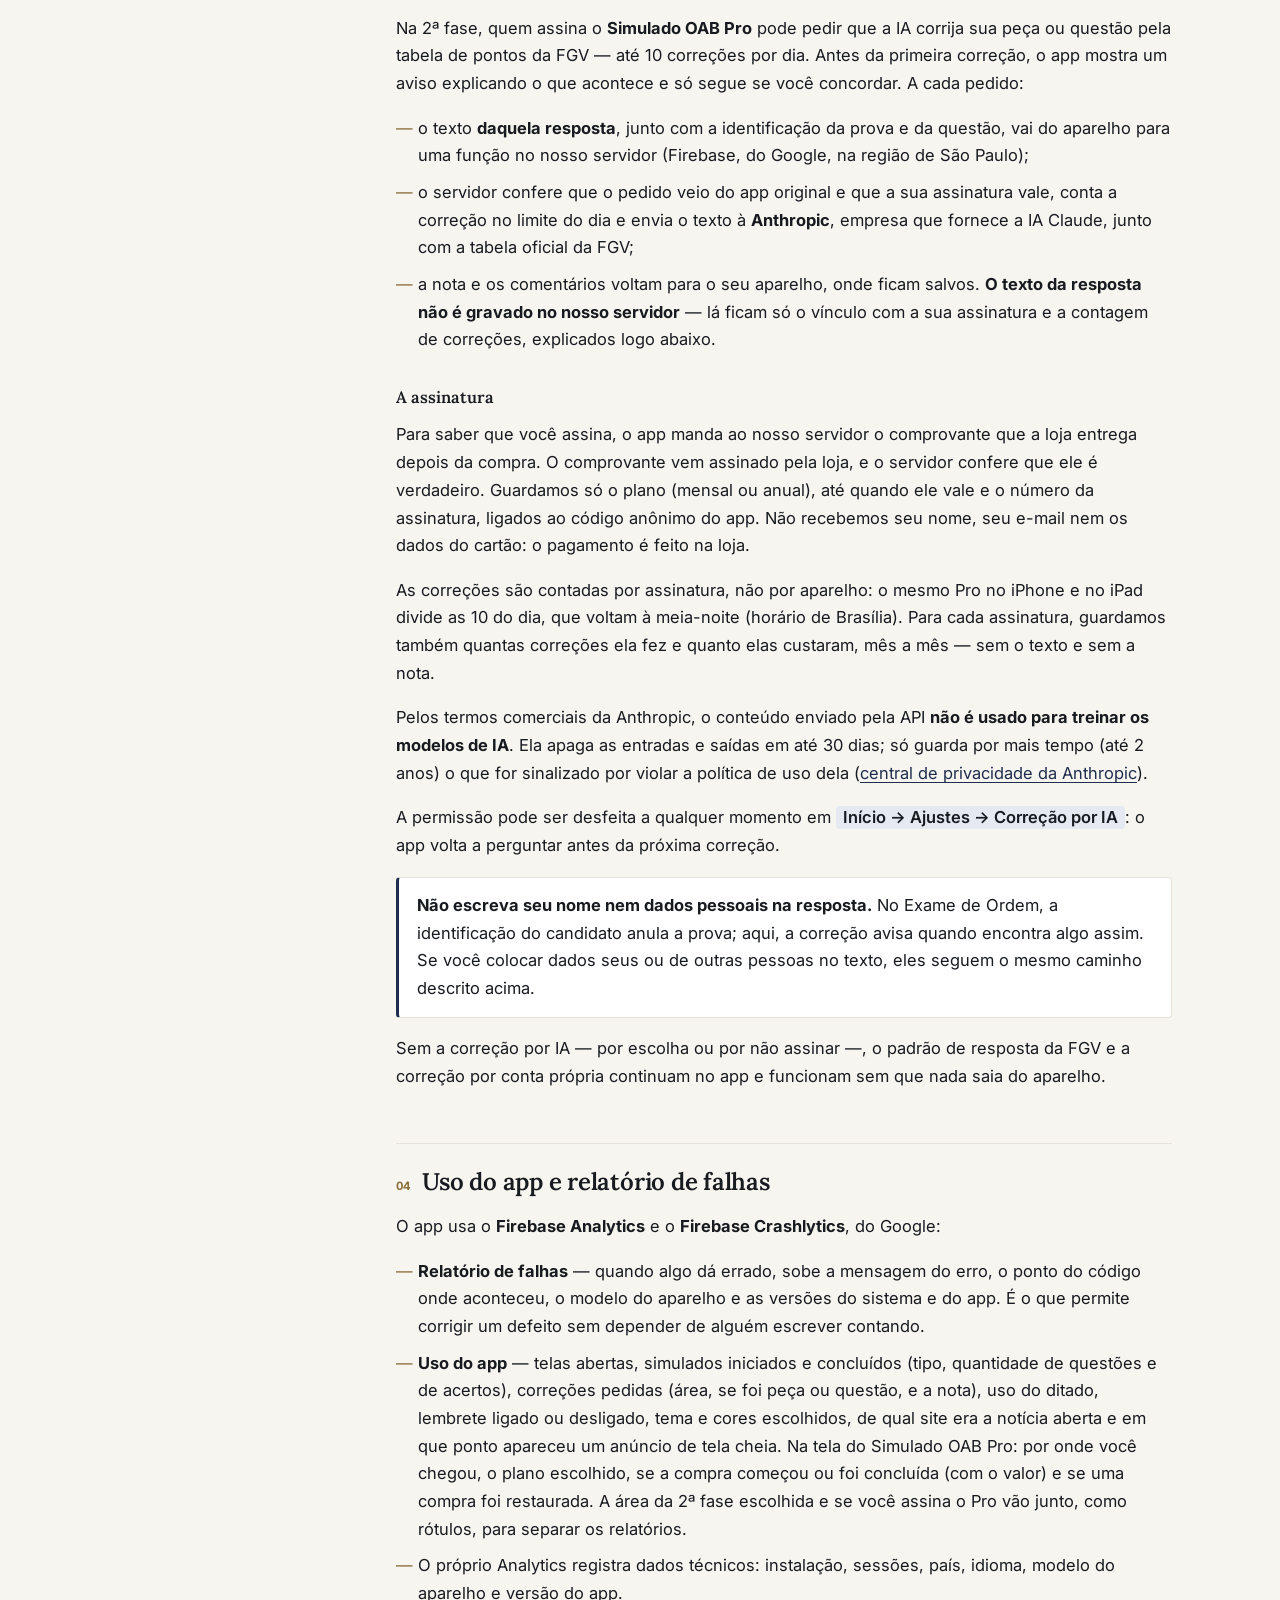
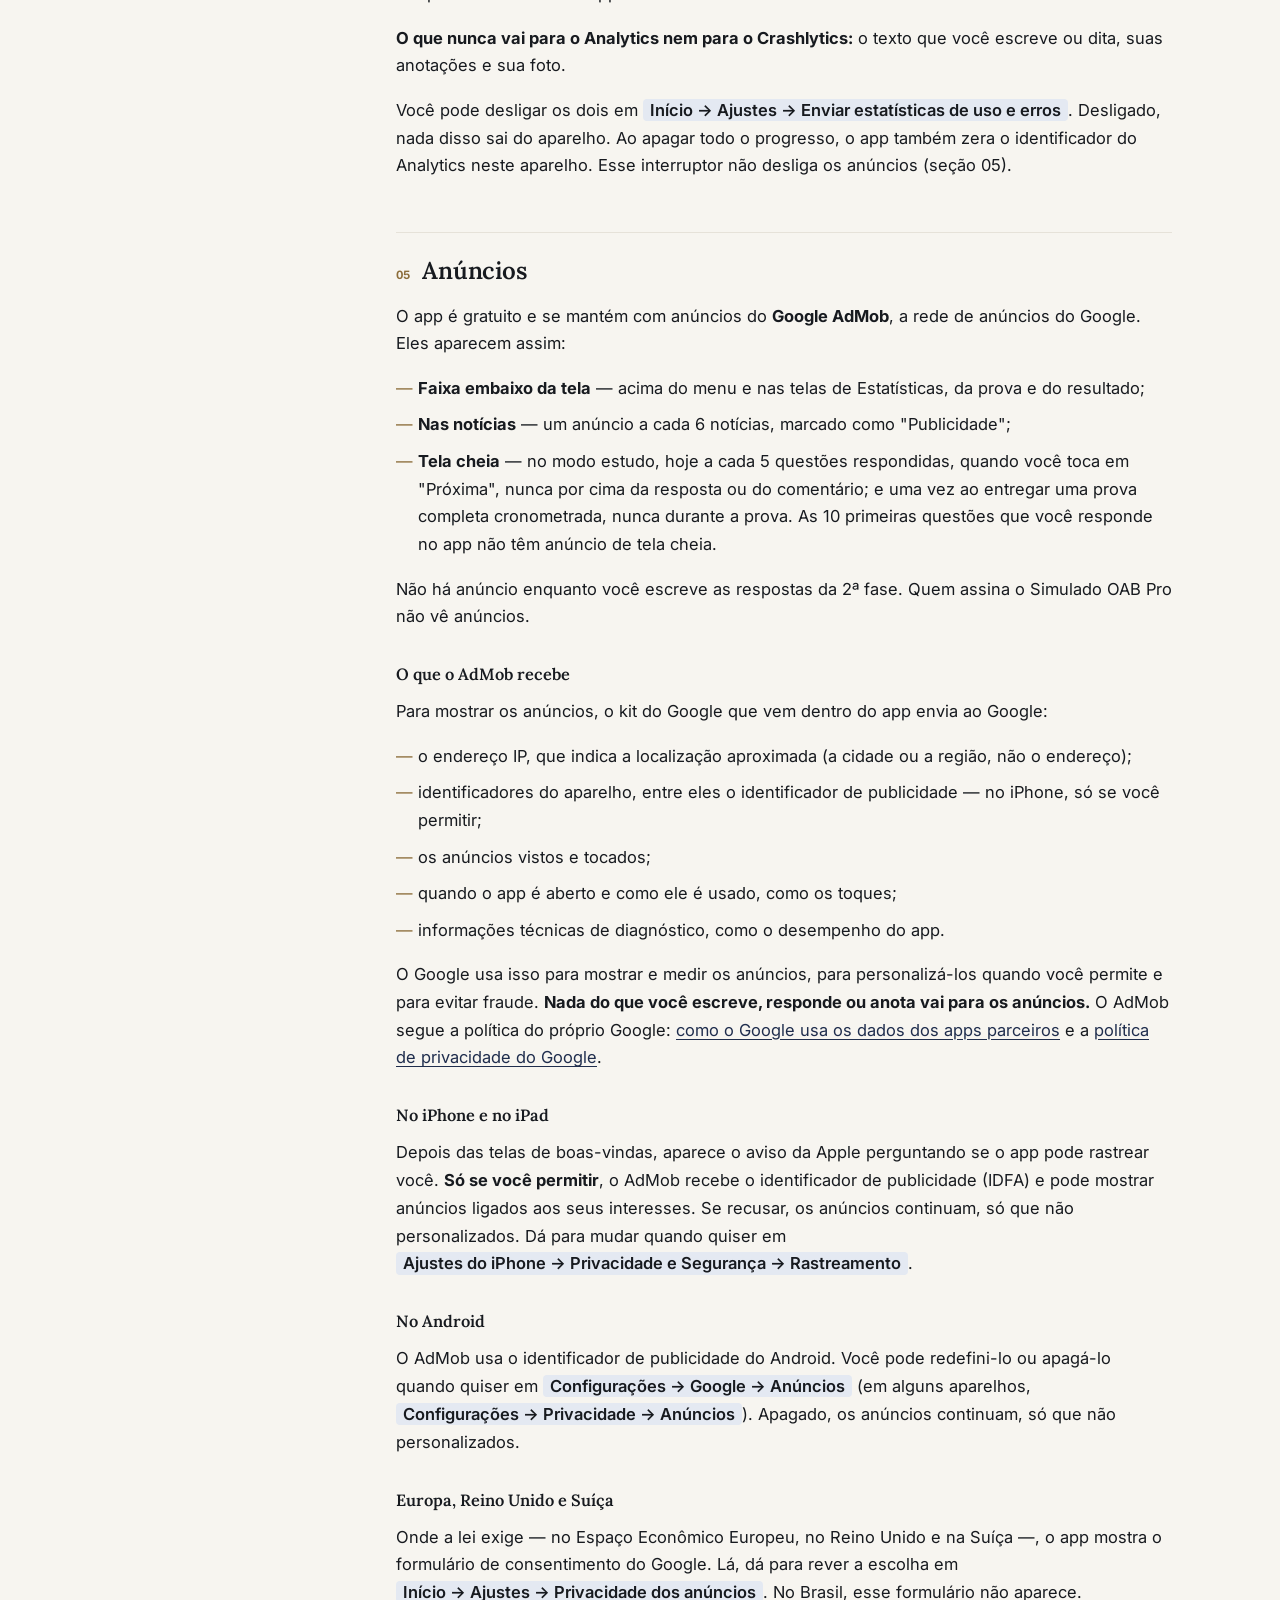
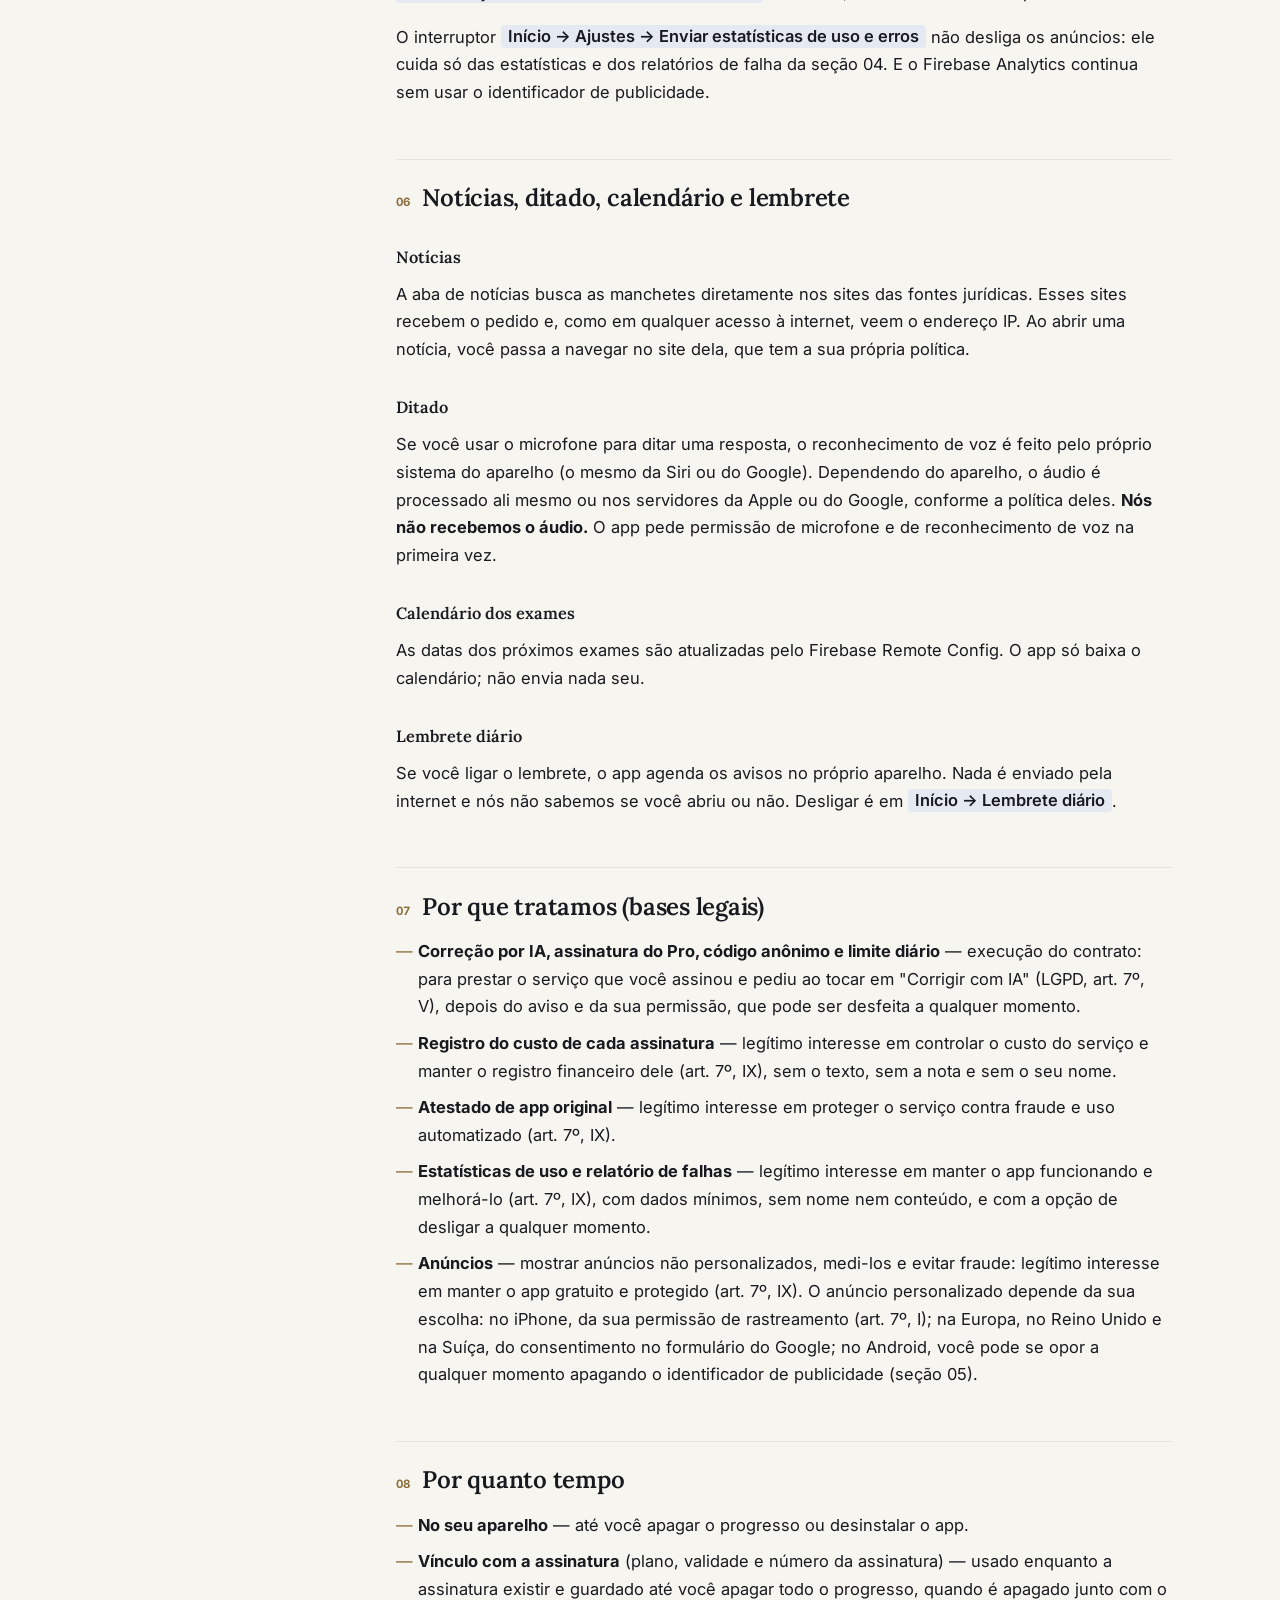
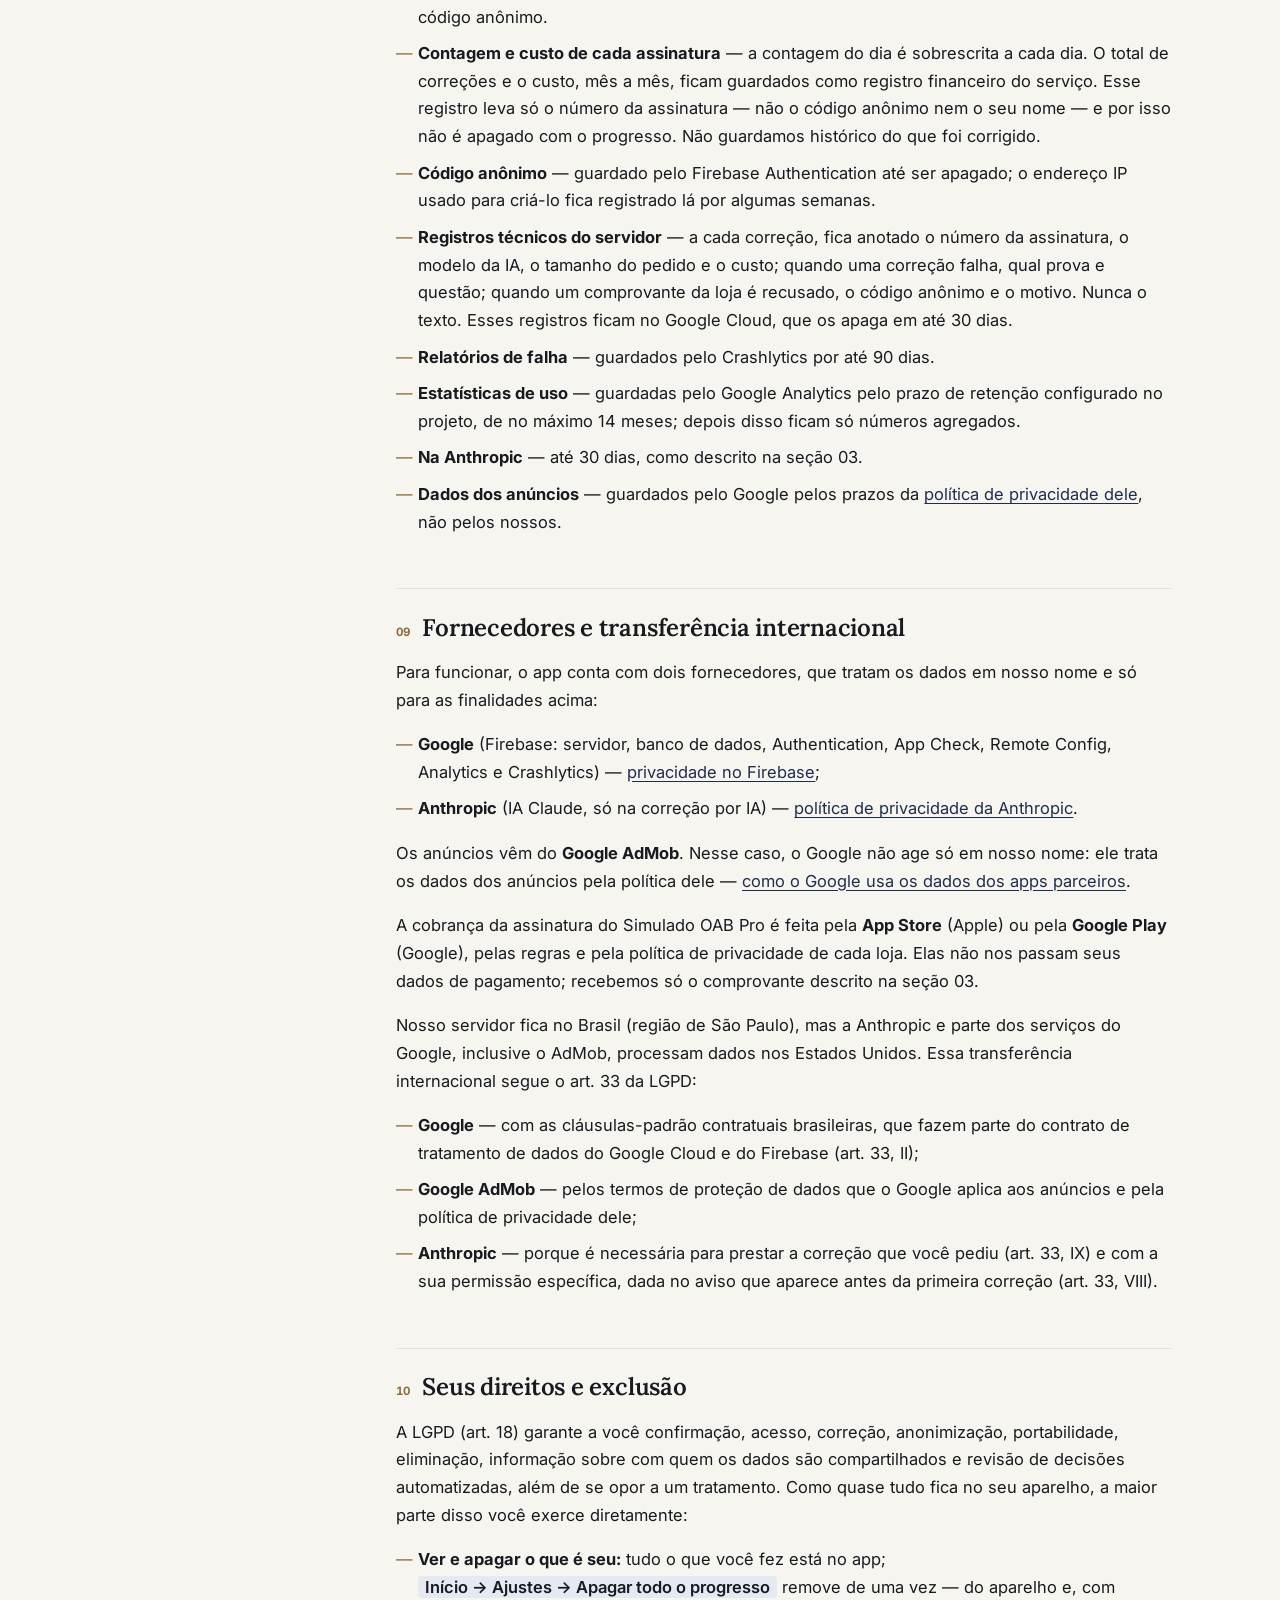
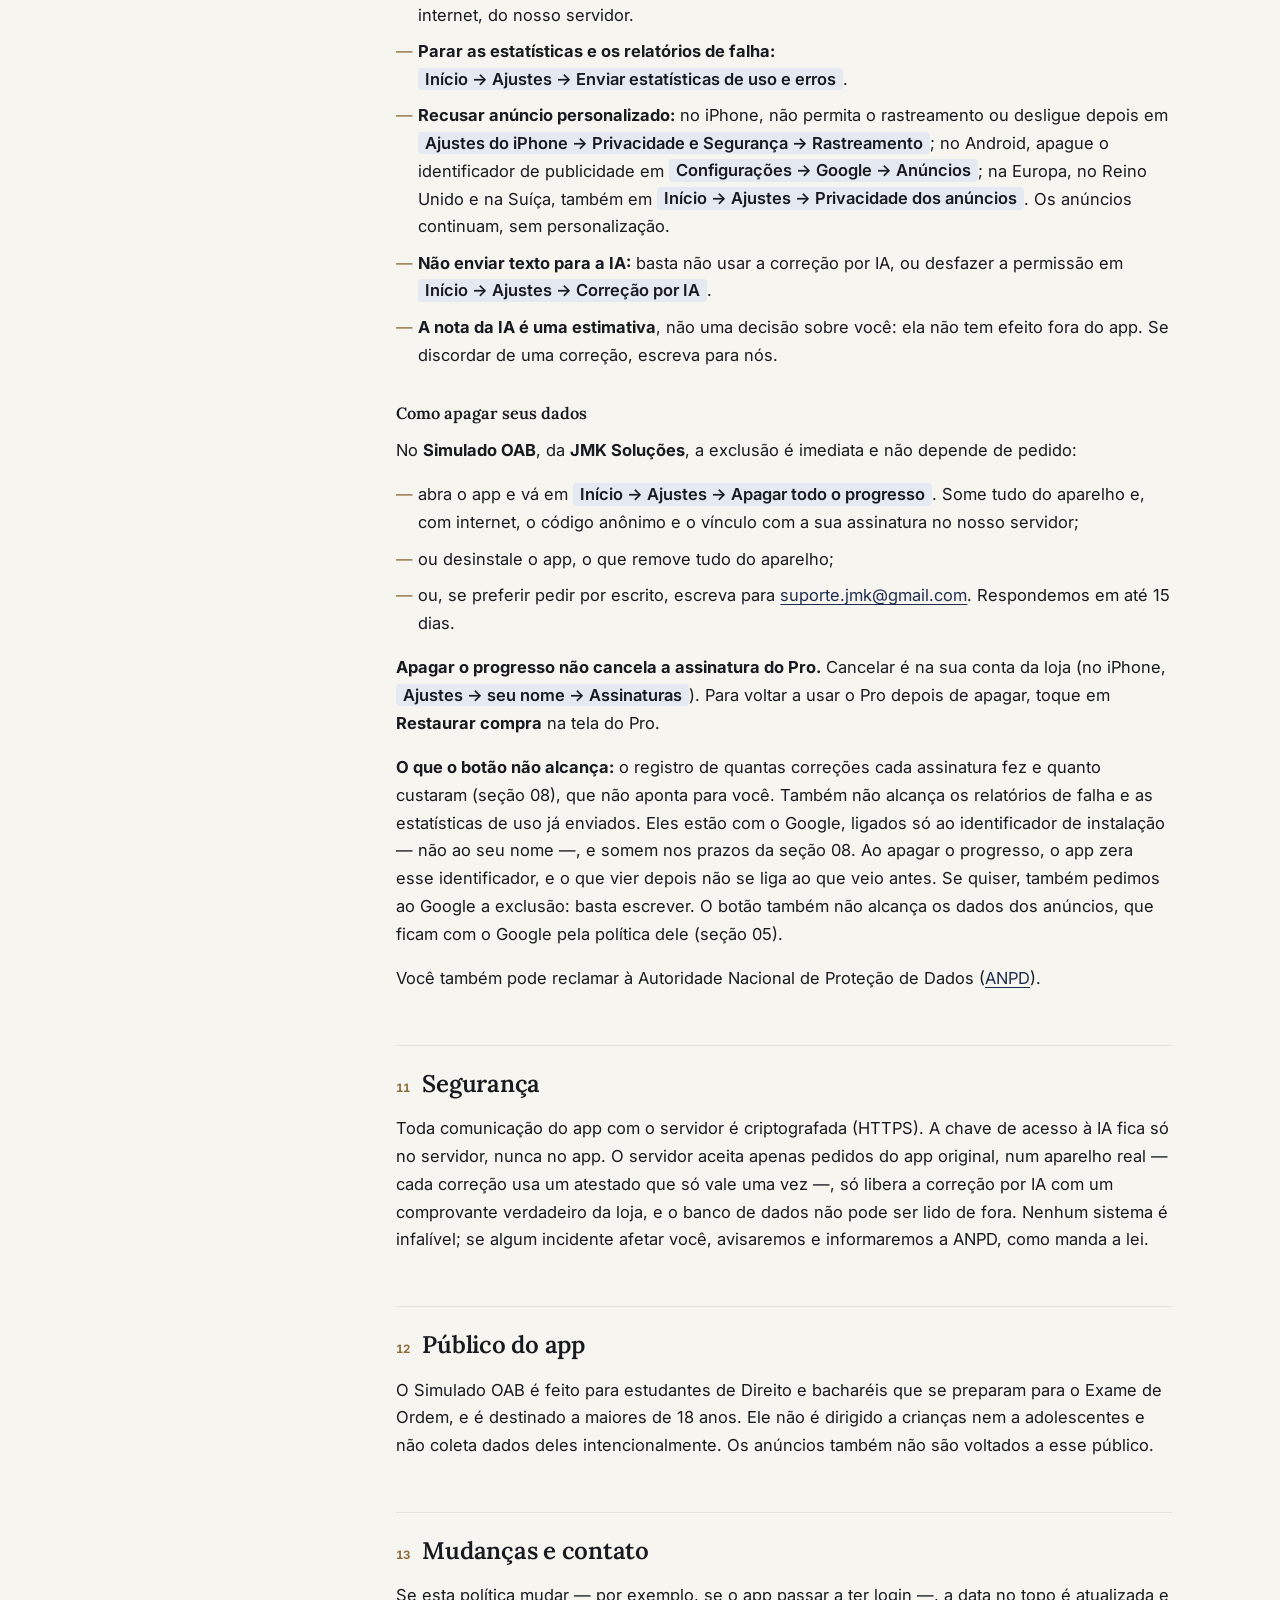
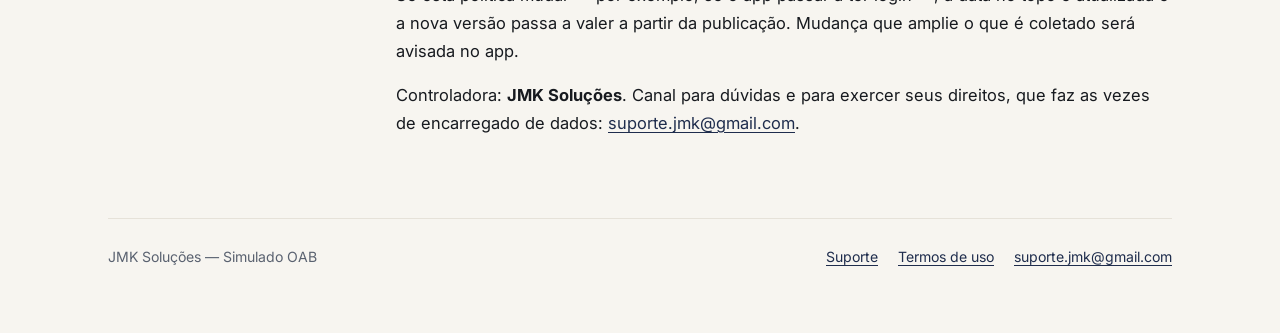
==== commit ddad5847: "Anúncios do AdMob e assinatura Simulado OAB Pro nas páginas Política de privacidade, termos de uso e" ====
--- a/privacy-policy.html
+++ b/privacy-policy.html
@@ -28,7 +28,7 @@
   <div>
     <p class="sobrescrito">JMK Soluções · iPhone, iPad e Android</p>
     <h1>Política de Privacidade</h1>
-    <p class="data">Última atualização: 25 de outubro de 2026</p>
+    <p class="data">Última atualização: 28 de outubro de 2026</p>
   </div>
 </header>
 
@@ -55,10 +55,10 @@
     volta com a nota. Nós não guardamos esse texto.</p>
   </div>
   <div class="rapida">
-    <span class="veredito">Perfil → Ajustes</span>
+    <span class="veredito">Início → Ajustes</span>
     <h2>Como apago tudo?</h2>
     <p><strong>Apagar todo o progresso</strong> remove tudo do aparelho e,
-    com internet, também o que está no nosso servidor.</p>
+    com internet, também o que está ligado a você no nosso servidor.</p>
   </div>
 </div>
 
@@ -74,6 +74,7 @@
         <li><a href="#aparelho">O que fica no seu aparelho</a></li>
         <li><a href="#ia">Correção por IA</a></li>
         <li><a href="#uso">Uso do app e relatório de falhas</a></li>
+        <li><a href="#anuncios">Anúncios</a></li>
         <li><a href="#outros">Notícias, ditado e calendário</a></li>
         <li><a href="#bases">Por que tratamos (bases legais)</a></li>
         <li><a href="#prazos">Por quanto tempo</a></li>
@@ -119,13 +120,19 @@
               <td>Um código anônimo criado pelo app e o atestado de que é o app original (App Attest no iPhone, Play Integrity no Android)</td>
               <td data-rotulo="Situação"><span class="marca-situacao sai">Sai do aparelho</span></td>
               <td data-rotulo="Quem recebe">Firebase Authentication e App Check (Google)</td>
-              <td data-rotulo="Para quê">Contar as correções por IA da semana e barrar uso automatizado</td>
-            </tr>
-            <tr>
-              <td>Quantas correções por IA você fez nesta semana</td>
+              <td data-rotulo="Para quê">Ligar o app à sua assinatura do Pro e barrar uso automatizado</td>
+            </tr>
+            <tr>
+              <td>Se você assina o Simulado OAB Pro: o comprovante da assinatura enviado pela loja — o plano, a validade e o número da assinatura</td>
+              <td data-rotulo="Situação"><span class="marca-situacao sai">Sai do aparelho</span></td>
+              <td data-rotulo="Quem recebe">Nosso servidor no Firebase (Google, em São Paulo)</td>
+              <td data-rotulo="Para quê">Liberar a correção por IA e contar as correções do dia</td>
+            </tr>
+            <tr>
+              <td>Quantas correções por IA cada assinatura fez no dia e no mês, e quanto elas custaram</td>
               <td data-rotulo="Situação"><span class="marca-situacao sai">Sai do aparelho</span></td>
               <td data-rotulo="Quem recebe">Nosso banco de dados no Firebase (Google, em São Paulo)</td>
-              <td data-rotulo="Para quê">Aplicar o limite semanal</td>
+              <td data-rotulo="Para quê">Aplicar o limite diário e acompanhar o custo do serviço</td>
             </tr>
             <tr>
               <td>Relatório de falhas: mensagem do erro, onde no código aconteceu, modelo do aparelho, versão do sistema e do app</td>
@@ -134,10 +141,16 @@
               <td data-rotulo="Para quê">Corrigir defeitos. Dá para desligar</td>
             </tr>
             <tr>
-              <td>Uso do app: telas abertas, simulados iniciados e concluídos com o número de acertos, correções pedidas e a nota, ditado, lembrete, tema e a fonte da notícia aberta</td>
+              <td>Uso do app: telas abertas, simulados iniciados e concluídos com o número de acertos, correções pedidas e a nota, ditado, lembrete, tema, a fonte da notícia aberta, quando apareceu um anúncio de tela cheia e, na tela do Pro, o plano escolhido e se a compra foi feita</td>
               <td data-rotulo="Situação"><span class="marca-situacao sai">Sai do aparelho</span></td>
               <td data-rotulo="Quem recebe">Firebase Analytics (Google)</td>
               <td data-rotulo="Para quê">Saber o que melhorar. Dá para desligar</td>
+            </tr>
+            <tr>
+              <td>Para os anúncios: identificador de publicidade (no iPhone, só se você permitir), endereço IP, anúncios vistos e tocados e informações do aparelho</td>
+              <td data-rotulo="Situação"><span class="marca-situacao sai">Sai do aparelho</span></td>
+              <td data-rotulo="Quem recebe">Google AdMob</td>
+              <td data-rotulo="Para quê">Mostrar e medir anúncios. Personalizados só com sua permissão no iPhone; no Android, dá para desligar</td>
             </tr>
             <tr>
               <td>Áudio do ditado, se você usar o microfone para ditar</td>
@@ -146,13 +159,19 @@
               <td data-rotulo="Para quê">Transformar a fala em texto</td>
             </tr>
             <tr>
+              <td>Dados de pagamento da assinatura, como o cartão</td>
+              <td data-rotulo="Situação"><span class="marca-situacao nao">Nós não recebemos</span></td>
+              <td data-rotulo="Quem recebe">A App Store ou a Google Play</td>
+              <td data-rotulo="Para quê">Cobrar a assinatura do Pro</td>
+            </tr>
+            <tr>
               <td>Endereço IP</td>
               <td data-rotulo="Situação"><span class="marca-situacao sai">Sai do aparelho</span></td>
-              <td data-rotulo="Quem recebe">Sites das fontes de notícias e os serviços do Firebase</td>
+              <td data-rotulo="Quem recebe">Sites das fontes de notícias, os serviços do Firebase e o Google AdMob</td>
               <td data-rotulo="Para quê">Entregar o que o app pediu, como em qualquer acesso à internet</td>
             </tr>
             <tr>
-              <td>Nome, e-mail, telefone, CPF, localização, contatos e identificador de publicidade</td>
+              <td>Nome, e-mail, telefone, CPF, localização precisa e contatos</td>
               <td data-rotulo="Situação"><span class="marca-situacao nao">Não é coletado</span></td>
               <td data-rotulo="Quem recebe" class="esconde-vazio"><span class="vazio">—</span></td>
               <td data-rotulo="Para quê" class="esconde-vazio"><span class="vazio">—</span></td>
@@ -161,9 +180,11 @@
         </table>
       </div>
       <p>
-        <strong>Sem anúncios e sem rastreamento.</strong> O app não exibe
-        publicidade, não usa o identificador de publicidade do aparelho e não
-        cruza seus dados com os de outros apps ou sites. Nós não vendemos dados.
+        <strong>Nós não vendemos dados.</strong> Os anúncios são o que paga o
+        app gratuito, junto com a assinatura do Simulado OAB Pro, que não tem
+        anúncios. Quem escolhe e mostra os anúncios é o Google AdMob, e o
+        que você escreve, responde ou anota nunca vai para ele. Os detalhes
+        estão na seção 05.
       </p>
     </section>
 
@@ -183,7 +204,7 @@
       </ul>
       <p>
         Você pode apagar tudo a qualquer momento em
-        <span class="caminho">Perfil → Ajustes → Apagar todo o progresso</span>.
+        <span class="caminho">Início → Ajustes → Apagar todo o progresso</span>.
       </p>
       <p>
         Esses dados entram no backup automático do sistema — iCloud no iPhone,
@@ -196,8 +217,9 @@
     <section id="ia">
       <h2><span class="num">03</span> Correção por IA</h2>
       <p>
-        Na 2ª fase, você pode pedir que a IA corrija sua peça ou questão pela
-        tabela de pontos da FGV. Antes da primeira correção, o app mostra um
+        Na 2ª fase, quem assina o <strong>Simulado OAB Pro</strong> pode pedir
+        que a IA corrija sua peça ou questão pela tabela de pontos da FGV —
+        até 10 correções por dia. Antes da primeira correção, o app mostra um
         aviso explicando o que acontece e só segue se você concordar. A cada
         pedido:
       </p>
@@ -205,14 +227,31 @@
         <li>o texto <strong>daquela resposta</strong>, junto com a identificação
           da prova e da questão, vai do aparelho para uma função no nosso
           servidor (Firebase, do Google, na região de São Paulo);</li>
-        <li>o servidor confere que o pedido veio do app original, conta a
-          correção no seu limite semanal e envia o texto à
+        <li>o servidor confere que o pedido veio do app original e que a sua
+          assinatura vale, conta a correção no limite do dia e envia o texto à
           <strong>Anthropic</strong>, empresa que fornece a IA Claude, junto
           com a tabela oficial da FGV;</li>
         <li>a nota e os comentários voltam para o seu aparelho, onde ficam
           salvos. <strong>O texto da resposta não é gravado no nosso
-          servidor</strong> — lá fica só a contagem de correções da semana.</li>
-      </ul>
+          servidor</strong> — lá ficam só o vínculo com a sua assinatura e a
+          contagem de correções, explicados logo abaixo.</li>
+      </ul>
+      <h3>A assinatura</h3>
+      <p>
+        Para saber que você assina, o app manda ao nosso servidor o
+        comprovante que a loja entrega depois da compra. O comprovante vem
+        assinado pela loja, e o servidor confere que ele é verdadeiro. Guardamos
+        só o plano (mensal ou anual), até quando ele vale e o número da
+        assinatura, ligados ao código anônimo do app. Não recebemos seu nome,
+        seu e-mail nem os dados do cartão: o pagamento é feito na loja.
+      </p>
+      <p>
+        As correções são contadas por assinatura, não por aparelho: o mesmo
+        Pro no iPhone e no iPad divide as 10 do dia, que voltam à meia-noite
+        (horário de Brasília). Para cada assinatura, guardamos também quantas
+        correções ela fez e quanto elas custaram, mês a mês — sem o texto e
+        sem a nota.
+      </p>
       <p>
         Pelos termos comerciais da Anthropic, o conteúdo enviado pela API
         <strong>não é usado para treinar os modelos de IA</strong>. Ela apaga
@@ -223,7 +262,7 @@
       </p>
       <p>
         A permissão pode ser desfeita a qualquer momento em
-        <span class="caminho">Perfil → Ajustes → Correção por IA</span>: o app
+        <span class="caminho">Início → Ajustes → Correção por IA</span>: o app
         volta a perguntar antes da próxima correção.
       </p>
       <div class="destaque">
@@ -236,9 +275,9 @@
         </p>
       </div>
       <p>
-        Você pode simplesmente não usar a correção por IA: o padrão de
-        resposta da FGV e a correção por conta própria funcionam sem que nada
-        saia do aparelho.
+        Sem a correção por IA — por escolha ou por não assinar —, o padrão de
+        resposta da FGV e a correção por conta própria continuam no app e
+        funcionam sem que nada saia do aparelho.
       </p>
     </section>
 
@@ -256,9 +295,13 @@
         <li><strong>Uso do app</strong> — telas abertas, simulados iniciados e
           concluídos (tipo, quantidade de questões e de acertos), correções
           pedidas (área, se foi peça ou questão, e a nota), uso do ditado,
-          lembrete ligado ou desligado, tema e cores escolhidos, e de qual site
-          era a notícia aberta. A área da 2ª fase escolhida vai junto, como um
-          rótulo, para separar os relatórios por área.</li>
+          lembrete ligado ou desligado, tema e cores escolhidos, de qual site
+          era a notícia aberta e em que ponto apareceu um anúncio de tela
+          cheia. Na tela do Simulado OAB Pro: por onde você chegou, o plano
+          escolhido, se a compra começou ou foi concluída (com o valor) e se
+          uma compra foi restaurada. A área da 2ª fase escolhida e se você
+          assina o Pro vão junto, como rótulos, para separar os
+          relatórios.</li>
         <li>O próprio Analytics registra dados técnicos: instalação, sessões,
           país, idioma, modelo do aparelho e versão do app.</li>
       </ul>
@@ -268,15 +311,94 @@
       </p>
       <p>
         Você pode desligar os dois em
-        <span class="caminho">Perfil → Ajustes → Enviar estatísticas de uso e
+        <span class="caminho">Início → Ajustes → Enviar estatísticas de uso e
         erros</span>. Desligado, nada disso sai do aparelho. Ao apagar todo o
         progresso, o app também zera o identificador do Analytics neste
-        aparelho.
+        aparelho. Esse interruptor não desliga os anúncios (seção 05).
+      </p>
+    </section>
+
+    <section id="anuncios">
+      <h2><span class="num">05</span> Anúncios</h2>
+      <p>
+        O app é gratuito e se mantém com anúncios do
+        <strong>Google AdMob</strong>, a rede de anúncios do Google. Eles
+        aparecem assim:
+      </p>
+      <ul>
+        <li><strong>Faixa embaixo da tela</strong> — acima do menu e nas telas
+          de Estatísticas, da prova e do resultado;</li>
+        <li><strong>Nas notícias</strong> — um anúncio a cada 6 notícias,
+          marcado como "Publicidade";</li>
+        <li><strong>Tela cheia</strong> — no modo estudo, hoje a cada 5
+          questões respondidas, quando você toca em "Próxima", nunca por cima
+          da resposta ou do comentário; e uma vez ao entregar uma prova completa
+          cronometrada, nunca durante a prova. As 10 primeiras questões que
+          você responde no app não têm anúncio de tela cheia.</li>
+      </ul>
+      <p>Não há anúncio enquanto você escreve as respostas da 2ª fase. Quem
+      assina o Simulado OAB Pro não vê anúncios.</p>
+      <h3>O que o AdMob recebe</h3>
+      <p>
+        Para mostrar os anúncios, o kit do Google que vem dentro do app envia
+        ao Google:
+      </p>
+      <ul>
+        <li>o endereço IP, que indica a localização aproximada (a cidade ou a
+          região, não o endereço);</li>
+        <li>identificadores do aparelho, entre eles o identificador de
+          publicidade — no iPhone, só se você permitir;</li>
+        <li>os anúncios vistos e tocados;</li>
+        <li>quando o app é aberto e como ele é usado, como os toques;</li>
+        <li>informações técnicas de diagnóstico, como o desempenho do app.</li>
+      </ul>
+      <p>
+        O Google usa isso para mostrar e medir os anúncios, para personalizá-los
+        quando você permite e para evitar fraude.
+        <strong>Nada do que você escreve, responde ou anota vai para os
+        anúncios.</strong> O AdMob segue a política do próprio Google:
+        <a href="https://policies.google.com/technologies/partner-sites">como
+        o Google usa os dados dos apps parceiros</a> e a
+        <a href="https://policies.google.com/privacy">política de privacidade
+        do Google</a>.
+      </p>
+      <h3>No iPhone e no iPad</h3>
+      <p>
+        Depois das telas de boas-vindas, aparece o aviso da Apple perguntando se
+        o app pode rastrear você. <strong>Só se você permitir</strong>, o
+        AdMob recebe o identificador de publicidade (IDFA) e pode mostrar
+        anúncios ligados aos seus interesses. Se recusar, os anúncios
+        continuam, só que não personalizados. Dá para mudar quando quiser em
+        <span class="caminho">Ajustes do iPhone → Privacidade e Segurança →
+        Rastreamento</span>.
+      </p>
+      <h3>No Android</h3>
+      <p>
+        O AdMob usa o identificador de publicidade do Android. Você pode
+        redefini-lo ou apagá-lo quando quiser em
+        <span class="caminho">Configurações → Google → Anúncios</span> (em
+        alguns aparelhos, <span class="caminho">Configurações → Privacidade →
+        Anúncios</span>). Apagado, os anúncios continuam, só que não
+        personalizados.
+      </p>
+      <h3>Europa, Reino Unido e Suíça</h3>
+      <p>
+        Onde a lei exige — no Espaço Econômico Europeu, no Reino Unido e na
+        Suíça —, o app mostra o formulário de consentimento do Google. Lá, dá
+        para rever a escolha em <span class="caminho">Início → Ajustes →
+        Privacidade dos anúncios</span>. No Brasil, esse formulário não
+        aparece.
+      </p>
+      <p>
+        O interruptor <span class="caminho">Início → Ajustes → Enviar
+        estatísticas de uso e erros</span> não desliga os anúncios: ele cuida
+        só das estatísticas e dos relatórios de falha da seção 04. E o
+        Firebase Analytics continua sem usar o identificador de publicidade.
       </p>
     </section>
 
     <section id="outros">
-      <h2><span class="num">05</span> Notícias, ditado, calendário e lembrete</h2>
+      <h2><span class="num">06</span> Notícias, ditado, calendário e lembrete</h2>
       <h3>Notícias</h3>
       <p>
         A aba de notícias busca as manchetes diretamente nos sites das fontes
@@ -302,40 +424,63 @@
       <p>
         Se você ligar o lembrete, o app agenda os avisos no próprio aparelho.
         Nada é enviado pela internet e nós não sabemos se você abriu ou não.
-        Desligar é em <span class="caminho">Perfil → Lembrete</span>.
+        Desligar é em <span class="caminho">Início → Lembrete diário</span>.
       </p>
     </section>
 
     <section id="bases">
-      <h2><span class="num">06</span> Por que tratamos (bases legais)</h2>
-      <ul>
-        <li><strong>Correção por IA, código anônimo e limite semanal</strong> —
-          para prestar o serviço que você pediu ao tocar em "Corrigir com IA"
-          (LGPD, art. 7º, V), depois do aviso e da sua permissão, que pode ser
-          desfeita a qualquer momento.</li>
+      <h2><span class="num">07</span> Por que tratamos (bases legais)</h2>
+      <ul>
+        <li><strong>Correção por IA, assinatura do Pro, código anônimo e limite
+          diário</strong> — execução do contrato: para prestar o serviço que
+          você assinou e pediu ao tocar em "Corrigir com IA" (LGPD, art. 7º,
+          V), depois do aviso e da sua permissão, que pode ser desfeita a
+          qualquer momento.</li>
+        <li><strong>Registro do custo de cada assinatura</strong> — legítimo
+          interesse em controlar o custo do serviço e manter o registro
+          financeiro dele (art. 7º, IX), sem o texto, sem a nota e sem o seu
+          nome.</li>
         <li><strong>Atestado de app original</strong> — legítimo interesse em
           proteger o serviço contra fraude e uso automatizado (art. 7º, IX).</li>
         <li><strong>Estatísticas de uso e relatório de falhas</strong> —
           legítimo interesse em manter o app funcionando e melhorá-lo (art. 7º,
           IX), com dados mínimos, sem nome nem conteúdo, e com a opção de
           desligar a qualquer momento.</li>
+        <li><strong>Anúncios</strong> — mostrar anúncios não personalizados,
+          medi-los e evitar fraude: legítimo interesse em manter o app gratuito
+          e protegido (art. 7º, IX). O anúncio personalizado depende da sua
+          escolha: no iPhone, da sua permissão de rastreamento (art. 7º, I);
+          na Europa, no Reino Unido e na Suíça, do consentimento no formulário
+          do Google; no Android, você pode se opor a qualquer momento apagando
+          o identificador de publicidade (seção 05).</li>
       </ul>
     </section>
 
     <section id="prazos">
-      <h2><span class="num">07</span> Por quanto tempo</h2>
+      <h2><span class="num">08</span> Por quanto tempo</h2>
       <ul>
         <li><strong>No seu aparelho</strong> — até você apagar o progresso ou
           desinstalar o app.</li>
-        <li><strong>Contagem de correções da semana</strong> — é sobrescrita a
-          cada semana; não guardamos histórico do que foi corrigido. Ela e o
-          código anônimo são apagados quando você apaga todo o progresso.</li>
+        <li><strong>Vínculo com a assinatura</strong> (plano, validade e número
+          da assinatura) — usado enquanto a assinatura existir e guardado até
+          você apagar todo o progresso, quando é apagado junto com o código
+          anônimo.</li>
+        <li><strong>Contagem e custo de cada assinatura</strong> — a contagem
+          do dia é sobrescrita a cada dia. O total de correções e o custo, mês
+          a mês, ficam guardados como registro financeiro do serviço. Esse
+          registro leva só o número da assinatura — não o código anônimo nem o
+          seu nome — e por isso não é apagado com o progresso. Não guardamos
+          histórico do que foi corrigido.</li>
         <li><strong>Código anônimo</strong> — guardado pelo Firebase
           Authentication até ser apagado; o endereço IP usado para criá-lo fica
           registrado lá por algumas semanas.</li>
-        <li><strong>Registros técnicos do servidor</strong> — quando uma
-          correção falha, fica anotado qual prova e questão, sem o texto, nos
-          registros do Google Cloud, que os apaga em até 30 dias.</li>
+        <li><strong>Registros técnicos do servidor</strong> — a cada correção,
+          fica anotado o número da assinatura, o modelo da IA, o tamanho do
+          pedido e o custo; quando uma correção falha, qual prova e questão;
+          quando um comprovante da loja é recusado, o código anônimo e o
+          motivo. Nunca o texto.
+          Esses registros ficam no Google Cloud, que os apaga em até 30
+          dias.</li>
         <li><strong>Relatórios de falha</strong> — guardados pelo Crashlytics
           por até 90 dias.</li>
         <li><strong>Estatísticas de uso</strong> — guardadas pelo Google
@@ -343,11 +488,15 @@
           14 meses; depois disso ficam só números agregados.</li>
         <li><strong>Na Anthropic</strong> — até 30 dias, como descrito na
           seção 03.</li>
+        <li><strong>Dados dos anúncios</strong> — guardados pelo Google pelos
+          prazos da
+          <a href="https://policies.google.com/privacy">política de
+          privacidade dele</a>, não pelos nossos.</li>
       </ul>
     </section>
 
     <section id="exterior">
-      <h2><span class="num">08</span> Fornecedores e transferência internacional</h2>
+      <h2><span class="num">09</span> Fornecedores e transferência internacional</h2>
       <p>
         Para funcionar, o app conta com dois fornecedores, que tratam os dados
         em nosso nome e só para as finalidades acima:
@@ -362,14 +511,32 @@
           privacidade da Anthropic</a>.</li>
       </ul>
       <p>
+        Os anúncios vêm do <strong>Google AdMob</strong>. Nesse caso, o Google
+        não age só em nosso nome: ele trata os dados dos anúncios pela política
+        dele —
+        <a href="https://policies.google.com/technologies/partner-sites">como
+        o Google usa os dados dos apps parceiros</a>.
+      </p>
+      <p>
+        A cobrança da assinatura do Simulado OAB Pro é feita pela
+        <strong>App Store</strong> (Apple) ou pela <strong>Google Play</strong>
+        (Google), pelas regras e pela política de privacidade de cada loja.
+        Elas não nos passam seus dados de pagamento; recebemos só o comprovante
+        descrito na seção 03.
+      </p>
+      <p>
         Nosso servidor fica no Brasil (região de São Paulo), mas a Anthropic e
-        parte dos serviços do Google processam dados nos Estados Unidos. Essa
-        transferência internacional segue o art. 33 da LGPD:
+        parte dos serviços do Google, inclusive o AdMob, processam dados nos
+        Estados Unidos. Essa transferência internacional segue o art. 33 da
+        LGPD:
       </p>
       <ul>
         <li><strong>Google</strong> — com as cláusulas-padrão contratuais
           brasileiras, que fazem parte do contrato de tratamento de dados do
           Google Cloud e do Firebase (art. 33, II);</li>
+        <li><strong>Google AdMob</strong> — pelos termos de proteção de dados
+          que o Google aplica aos anúncios e pela política de privacidade
+          dele;</li>
         <li><strong>Anthropic</strong> — porque é necessária para prestar a
           correção que você pediu (art. 33, IX) e com a sua permissão
           específica, dada no aviso que aparece antes da primeira correção
@@ -378,7 +545,7 @@
     </section>
 
     <section id="direitos">
-      <h2><span class="num">09</span> Seus direitos e exclusão</h2>
+      <h2><span class="num">10</span> Seus direitos e exclusão</h2>
       <p>
         A LGPD (art. 18) garante a você confirmação, acesso, correção,
         anonimização, portabilidade, eliminação, informação sobre com quem os
@@ -388,15 +555,23 @@
       </p>
       <ul>
         <li><strong>Ver e apagar o que é seu:</strong> tudo o que você fez está
-          no app; <span class="caminho">Perfil → Ajustes → Apagar todo o
+          no app; <span class="caminho">Início → Ajustes → Apagar todo o
           progresso</span> remove de uma vez — do aparelho e, com internet, do
           nosso servidor.</li>
         <li><strong>Parar as estatísticas e os relatórios de falha:</strong>
-          <span class="caminho">Perfil → Ajustes → Enviar estatísticas de uso
+          <span class="caminho">Início → Ajustes → Enviar estatísticas de uso
           e erros</span>.</li>
+        <li><strong>Recusar anúncio personalizado:</strong> no iPhone, não
+          permita o rastreamento ou desligue depois em
+          <span class="caminho">Ajustes do iPhone → Privacidade e Segurança →
+          Rastreamento</span>; no Android, apague o identificador de
+          publicidade em <span class="caminho">Configurações → Google →
+          Anúncios</span>; na Europa, no Reino Unido e na Suíça, também em
+          <span class="caminho">Início → Ajustes → Privacidade dos
+          anúncios</span>. Os anúncios continuam, sem personalização.</li>
         <li><strong>Não enviar texto para a IA:</strong> basta não usar a
           correção por IA, ou desfazer a permissão em
-          <span class="caminho">Perfil → Ajustes → Correção por IA</span>.</li>
+          <span class="caminho">Início → Ajustes → Correção por IA</span>.</li>
         <li><strong>A nota da IA é uma estimativa</strong>, não uma decisão
           sobre você: ela não tem efeito fora do app. Se discordar de uma
           correção, escreva para nós.</li>
@@ -407,21 +582,32 @@
         exclusão é imediata e não depende de pedido:
       </p>
       <ul>
-        <li>abra o app e vá em <span class="caminho">Perfil → Ajustes → Apagar
+        <li>abra o app e vá em <span class="caminho">Início → Ajustes → Apagar
           todo o progresso</span>. Some tudo do aparelho e, com internet, o
-          código anônimo e a contagem de correções no nosso servidor;</li>
+          código anônimo e o vínculo com a sua assinatura no nosso
+          servidor;</li>
         <li>ou desinstale o app, o que remove tudo do aparelho;</li>
         <li>ou, se preferir pedir por escrito, escreva para
           <a href="mailto:suporte.jmk@gmail.com">suporte.jmk@gmail.com</a>.
           Respondemos em até 15 dias.</li>
       </ul>
       <p>
-        <strong>O que o botão não alcança:</strong> os relatórios de falha e as
+        <strong>Apagar o progresso não cancela a assinatura do Pro.</strong>
+        Cancelar é na sua conta da loja (no iPhone,
+        <span class="caminho">Ajustes → seu nome → Assinaturas</span>). Para
+        voltar a usar o Pro depois de apagar, toque em
+        <strong>Restaurar compra</strong> na tela do Pro.
+      </p>
+      <p>
+        <strong>O que o botão não alcança:</strong> o registro de quantas
+        correções cada assinatura fez e quanto custaram (seção 08), que não
+        aponta para você. Também não alcança os relatórios de falha e as
         estatísticas de uso já enviados. Eles estão com o Google, ligados só ao
         identificador de instalação — não ao seu nome —, e somem nos prazos da
-        seção 07. Ao apagar o progresso, o app zera esse identificador, e o que
+        seção 08. Ao apagar o progresso, o app zera esse identificador, e o que
         vier depois não se liga ao que veio antes. Se quiser, também pedimos ao
-        Google a exclusão: basta escrever.
+        Google a exclusão: basta escrever. O botão também não alcança os dados
+        dos anúncios, que ficam com o Google pela política dele (seção 05).
       </p>
       <p>
         Você também pode reclamar à Autoridade Nacional de Proteção de Dados
@@ -430,32 +616,35 @@
     </section>
 
     <section id="seguranca">
-      <h2><span class="num">10</span> Segurança</h2>
+      <h2><span class="num">11</span> Segurança</h2>
       <p>
         Toda comunicação do app com o servidor é criptografada (HTTPS). A chave
         de acesso à IA fica só no servidor, nunca no app. O servidor aceita
-        apenas pedidos do app original, num aparelho real, e o banco de dados
-        não pode ser lido de fora. Nenhum sistema é infalível; se algum
+        apenas pedidos do app original, num aparelho real — cada correção usa
+        um atestado que só vale uma vez —, só libera a correção por IA com um
+        comprovante verdadeiro da loja, e o banco de dados não pode ser lido de
+        fora. Nenhum sistema é infalível; se algum
         incidente afetar você, avisaremos e informaremos a ANPD, como manda a
         lei.
       </p>
     </section>
 
     <section id="publico">
-      <h2><span class="num">11</span> Público do app</h2>
+      <h2><span class="num">12</span> Público do app</h2>
       <p>
         O Simulado OAB é feito para estudantes de Direito e bacharéis que se
         preparam para o Exame de Ordem, e é destinado a maiores de 18 anos.
         Ele não é dirigido a crianças nem a adolescentes e não coleta dados
-        deles intencionalmente.
+        deles intencionalmente. Os anúncios também não são voltados a esse
+        público.
       </p>
     </section>
 
     <section id="mudancas">
-      <h2><span class="num">12</span> Mudanças e contato</h2>
-      <p>
-        Se esta política mudar — por exemplo, quando houver plano pago ou login
-        —, a data no topo é atualizada e a nova versão passa a valer a partir
+      <h2><span class="num">13</span> Mudanças e contato</h2>
+      <p>
+        Se esta política mudar — por exemplo, se o app passar a ter login —,
+        a data no topo é atualizada e a nova versão passa a valer a partir
         da publicação. Mudança que amplie o que é coletado será avisada no app.
       </p>
       <p>
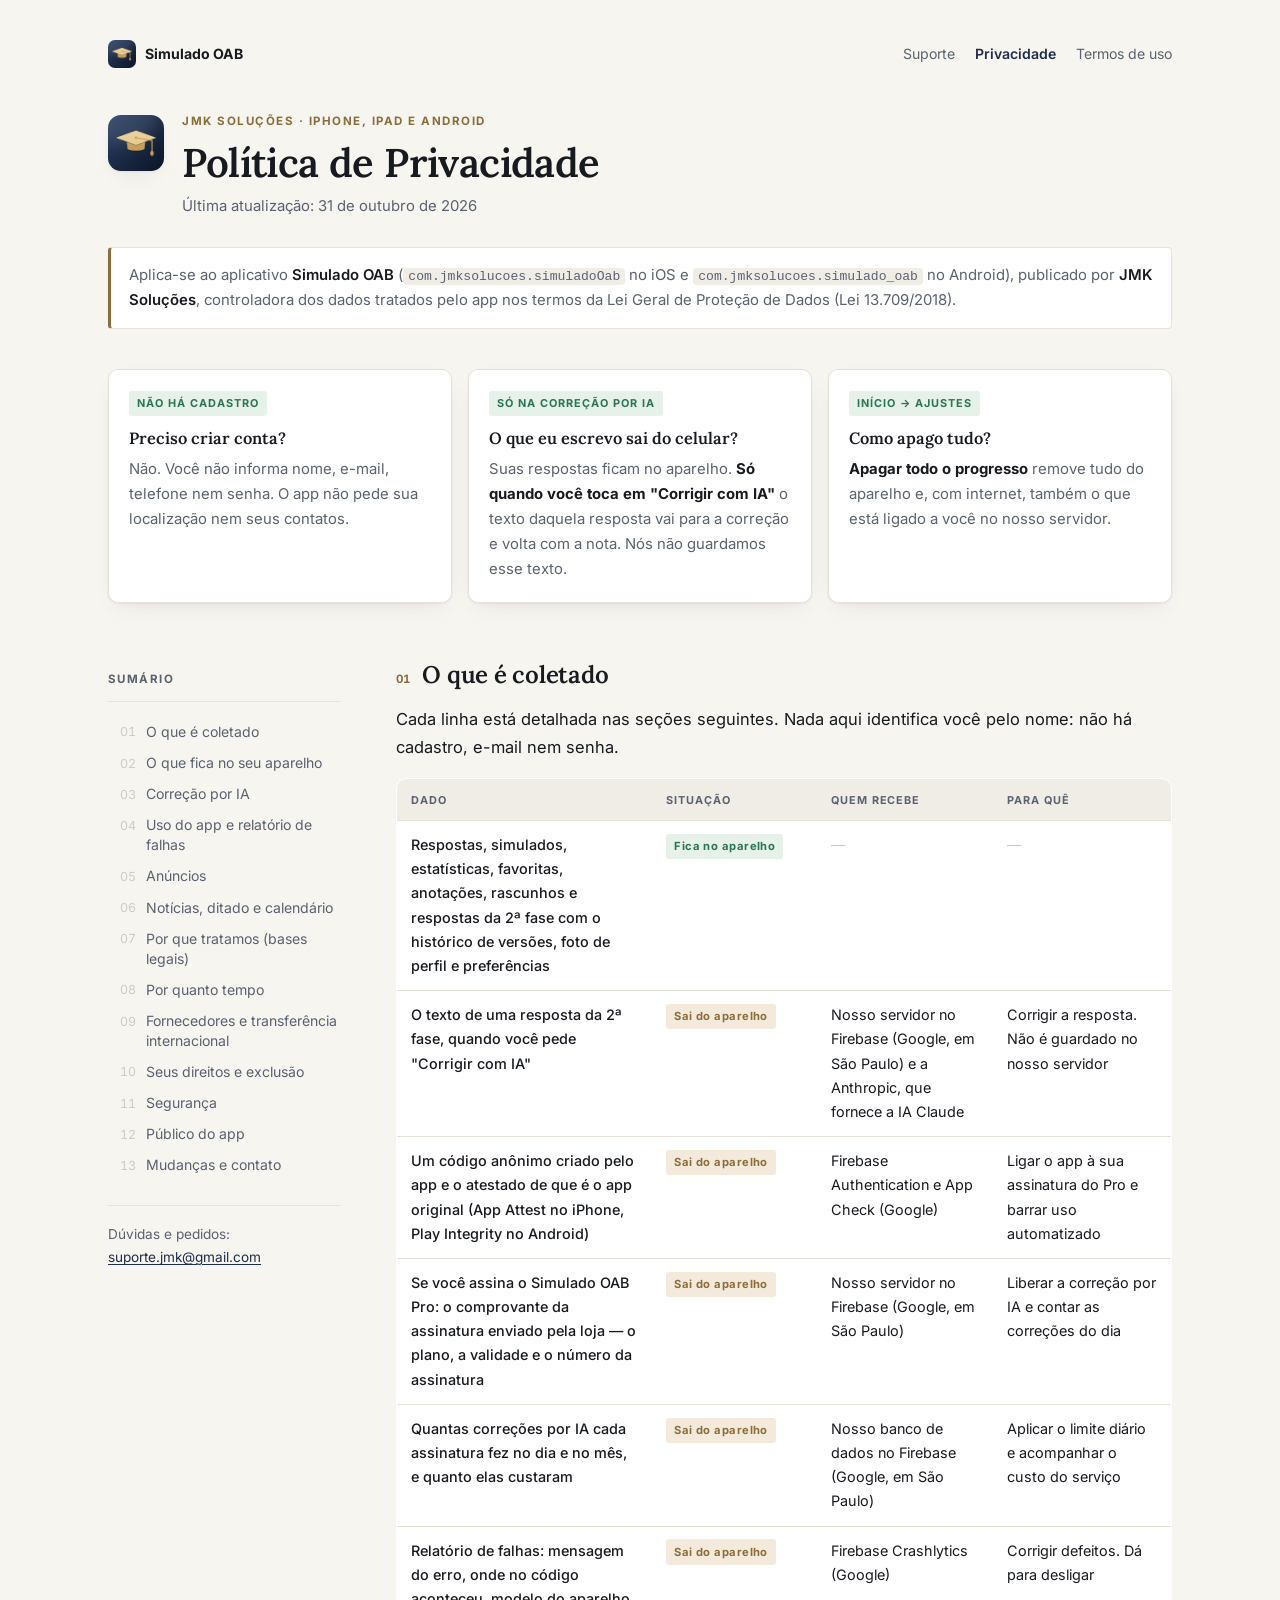
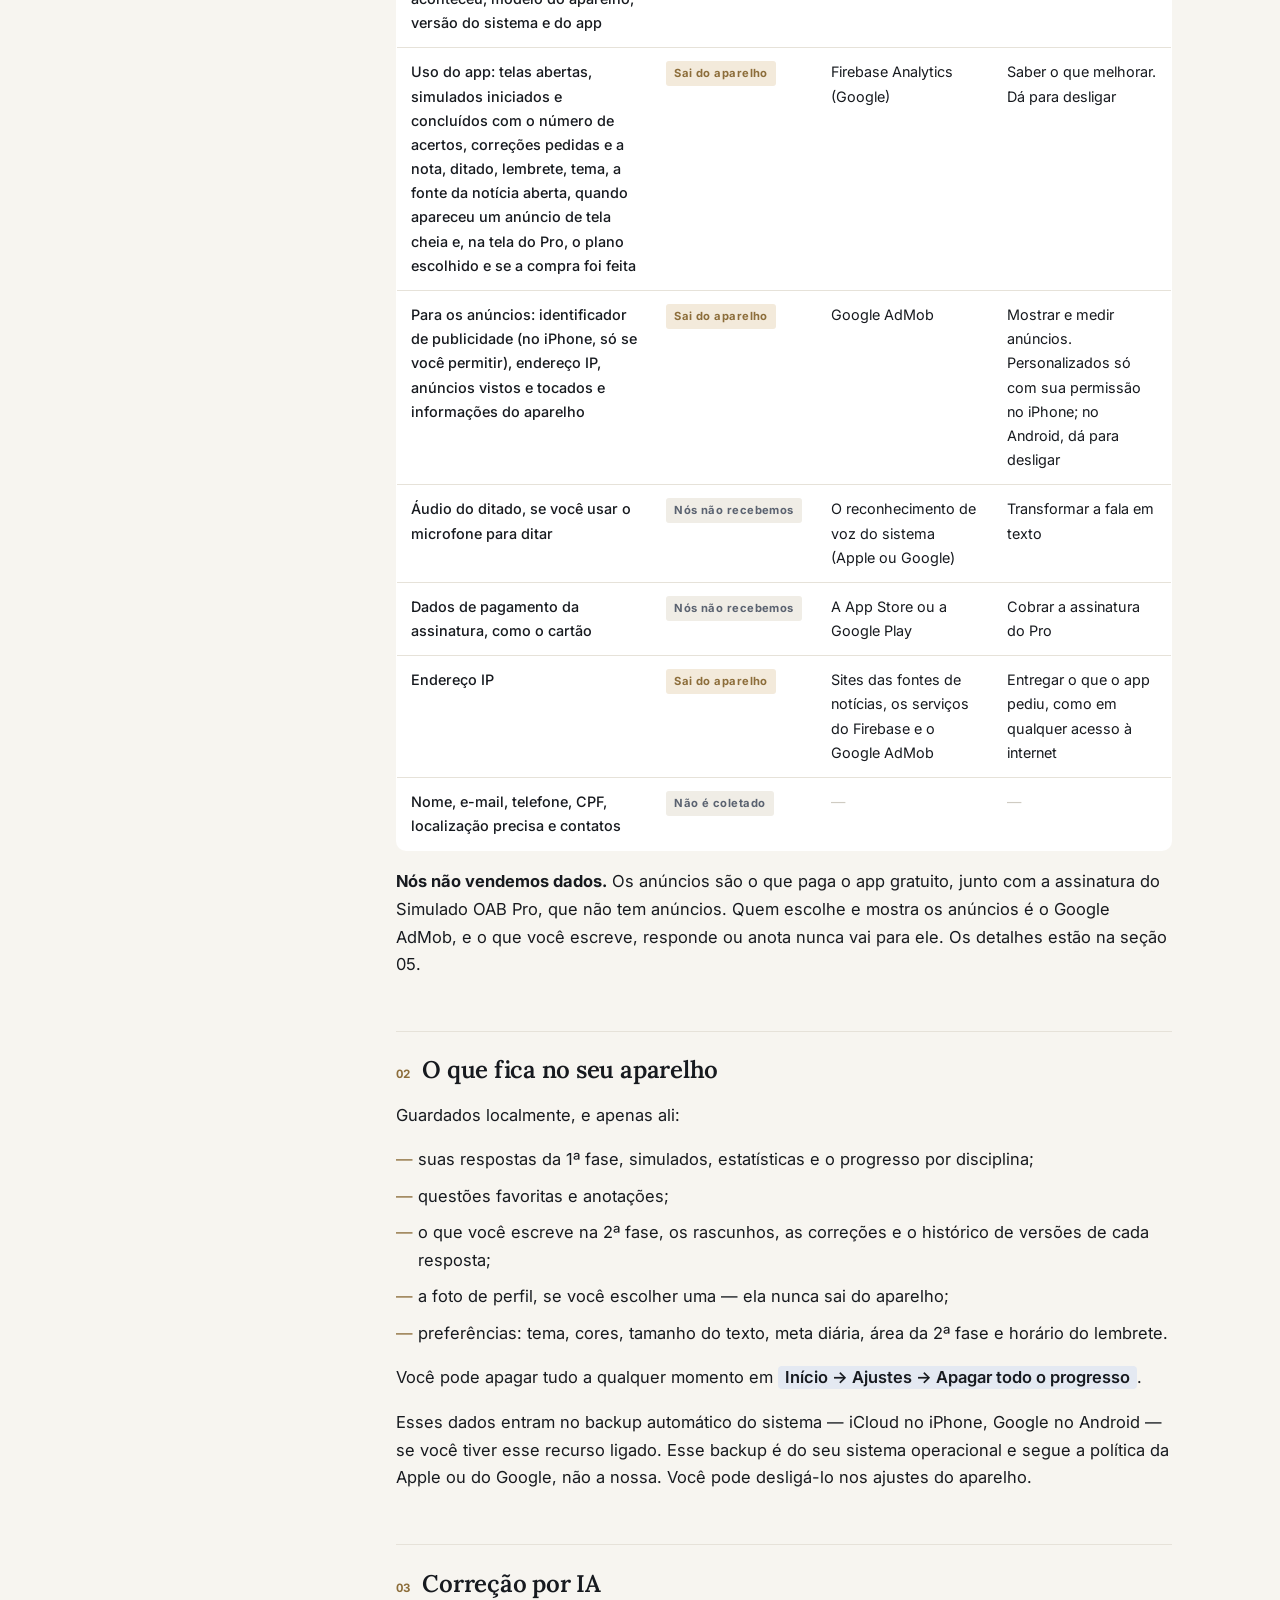
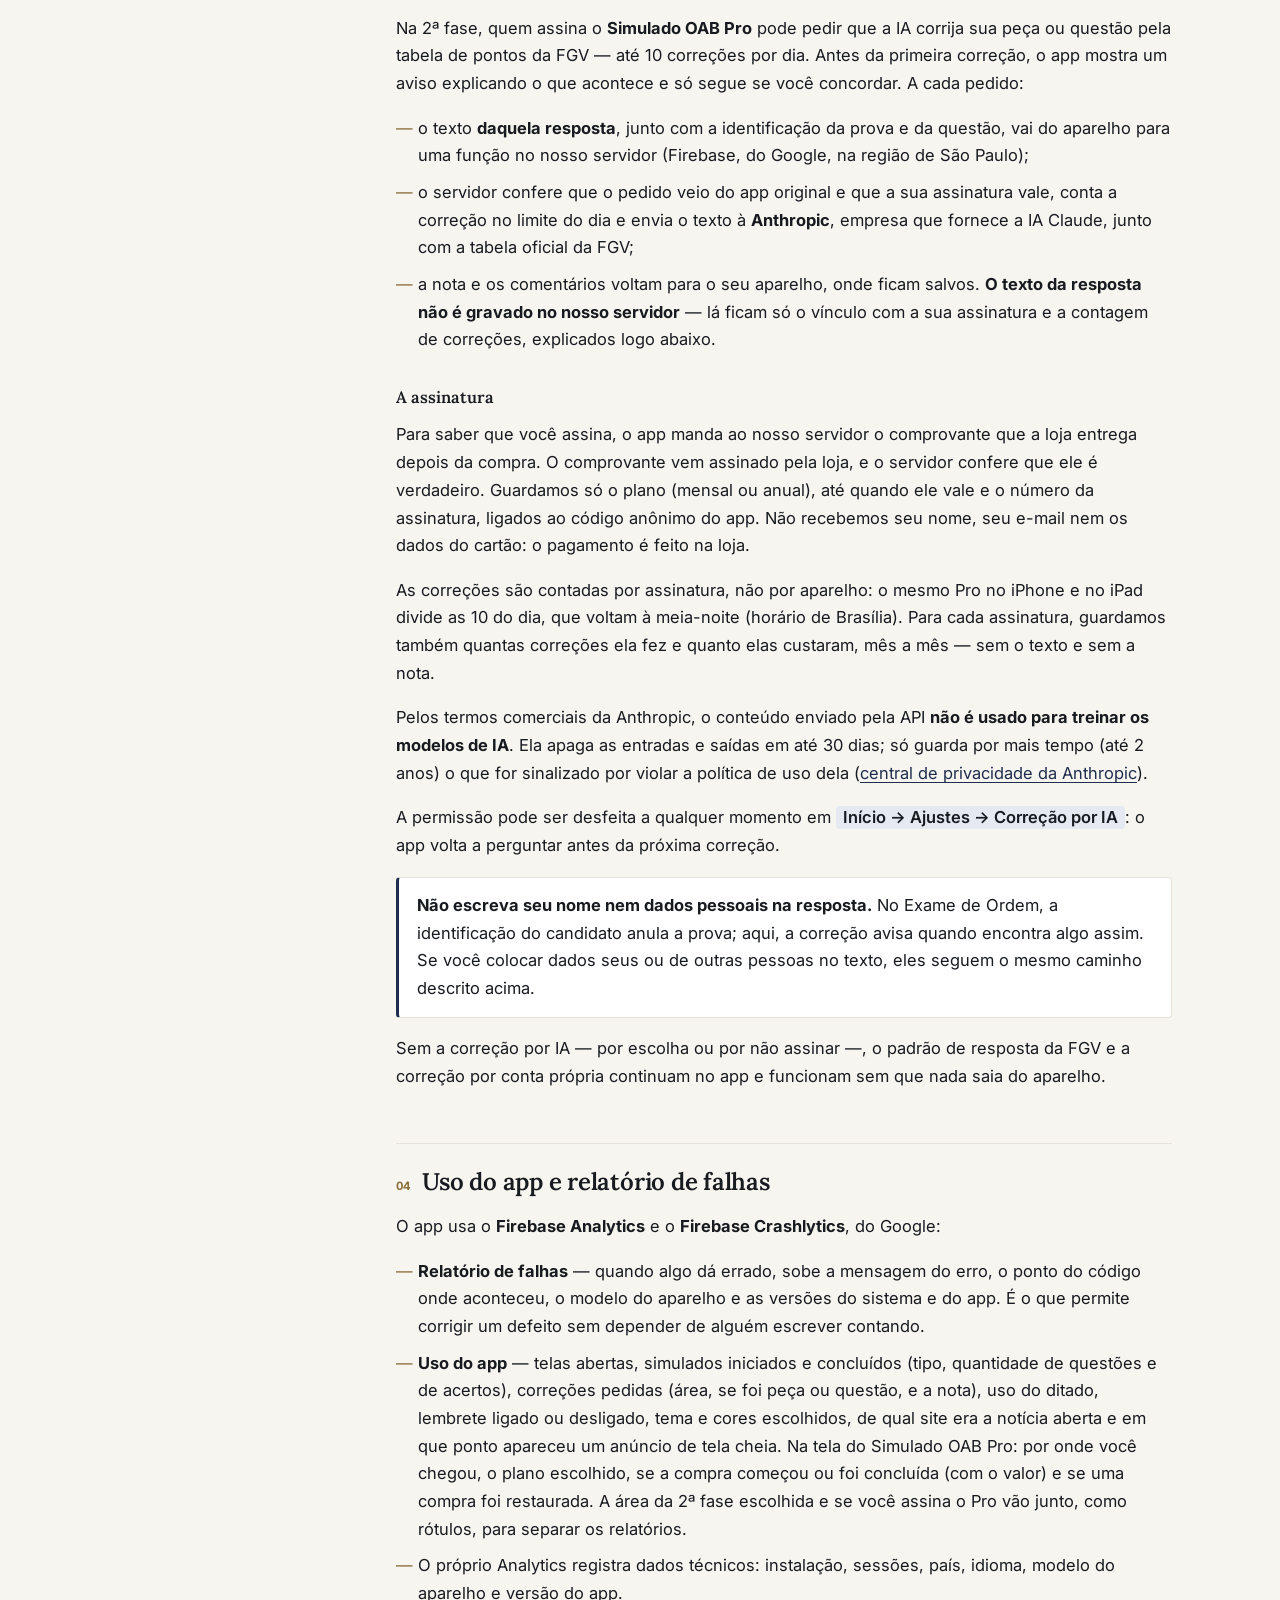
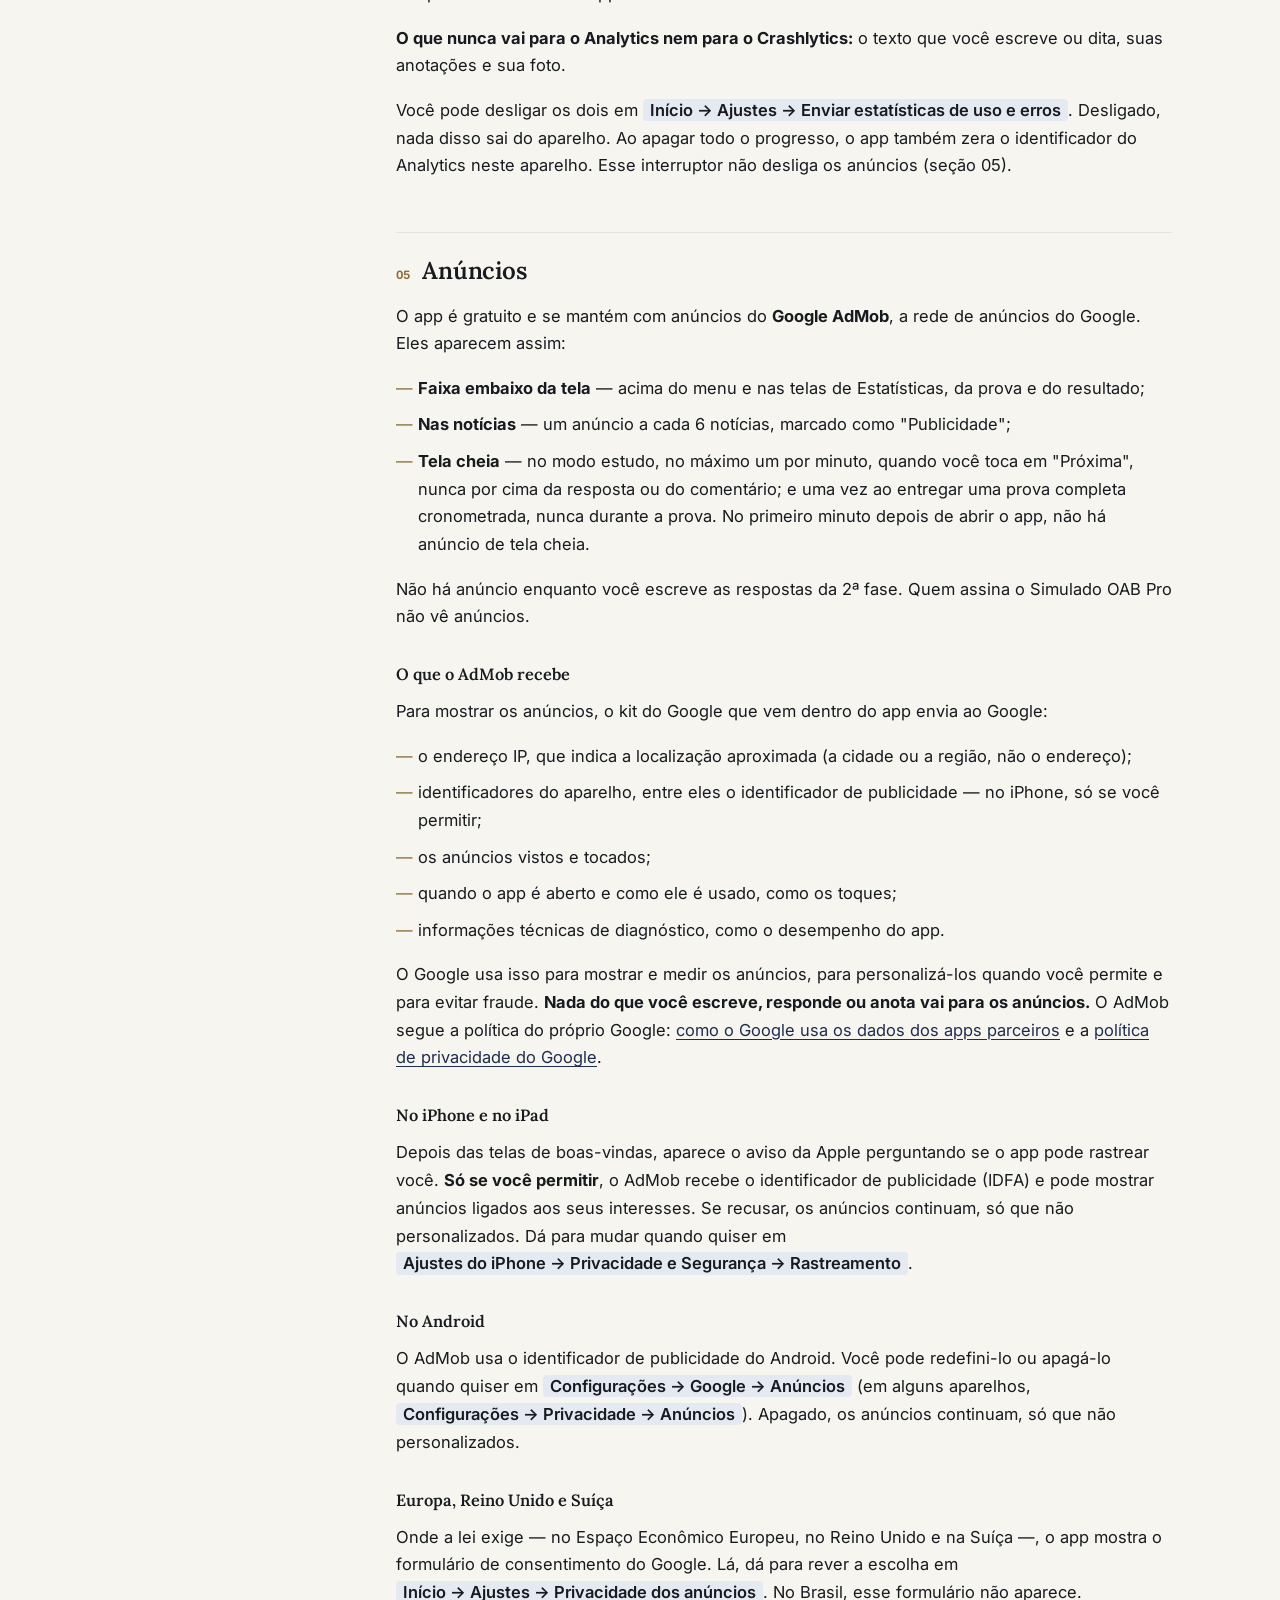
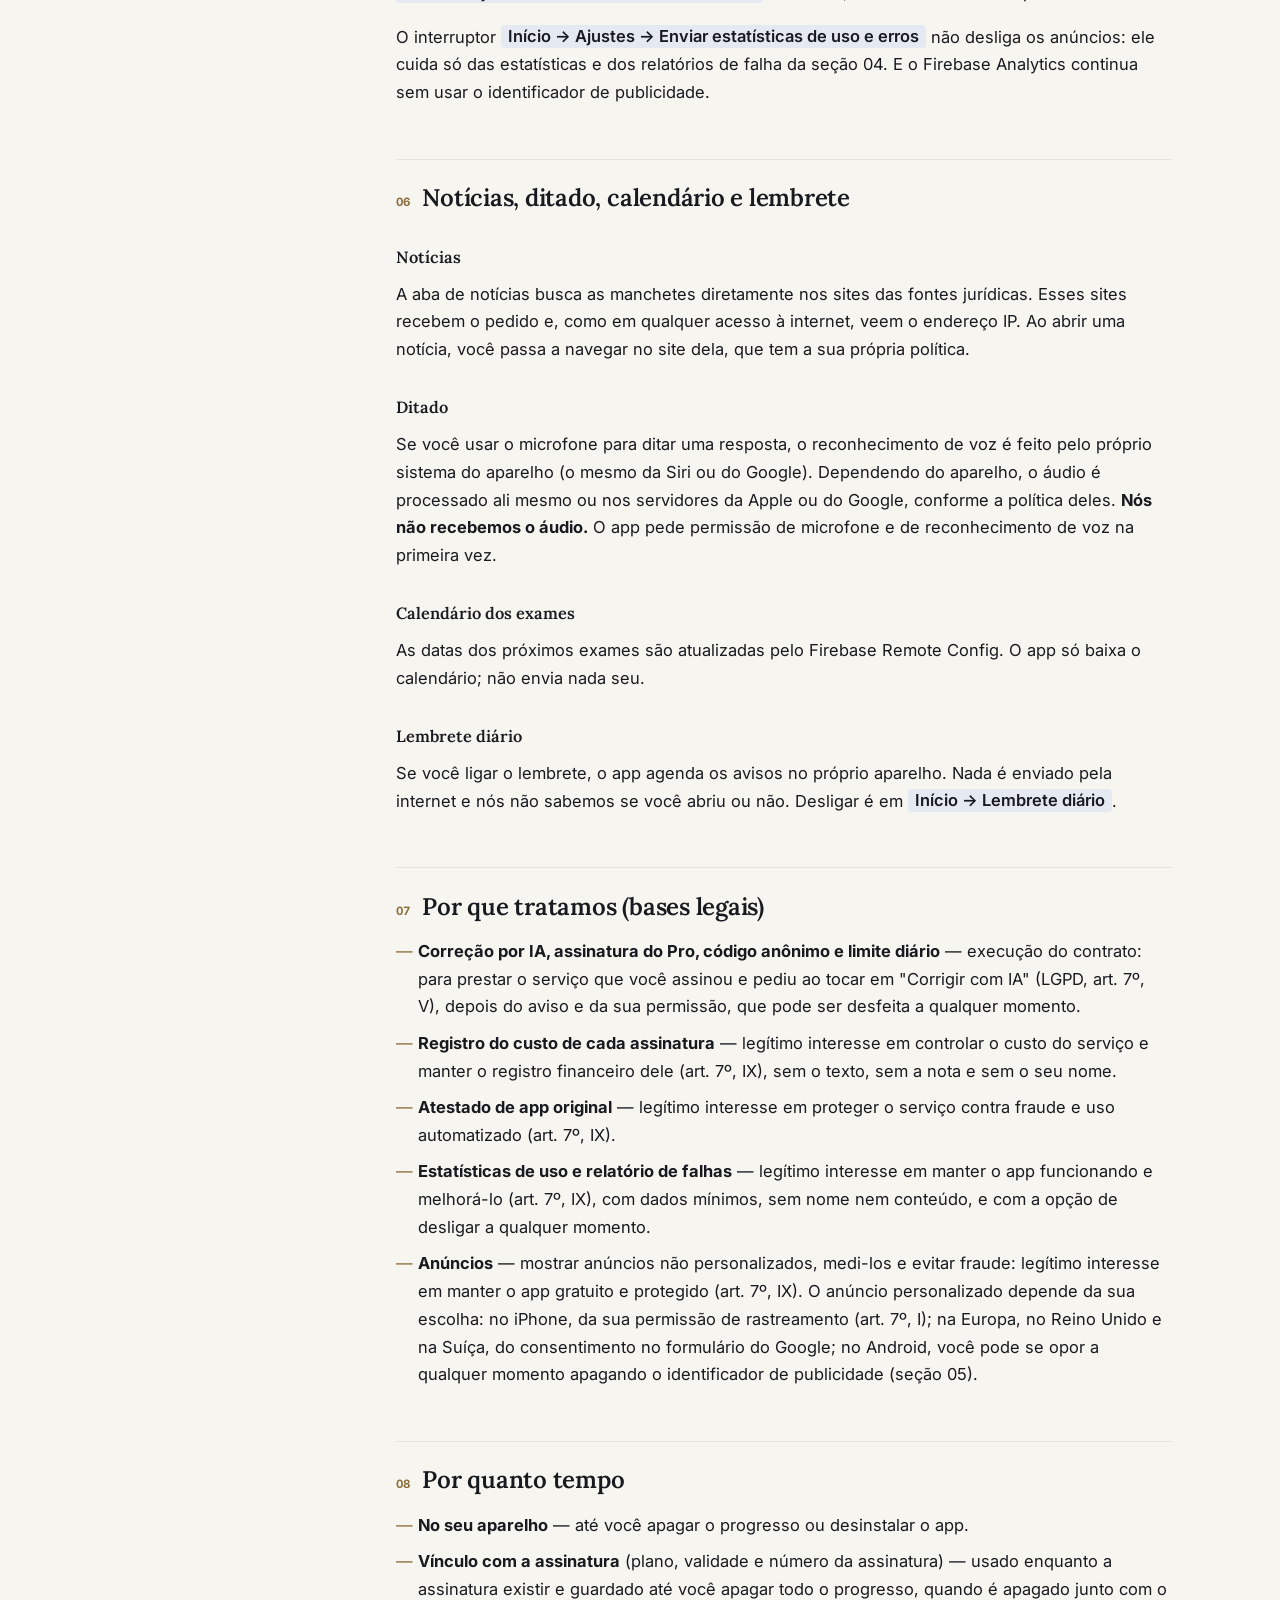
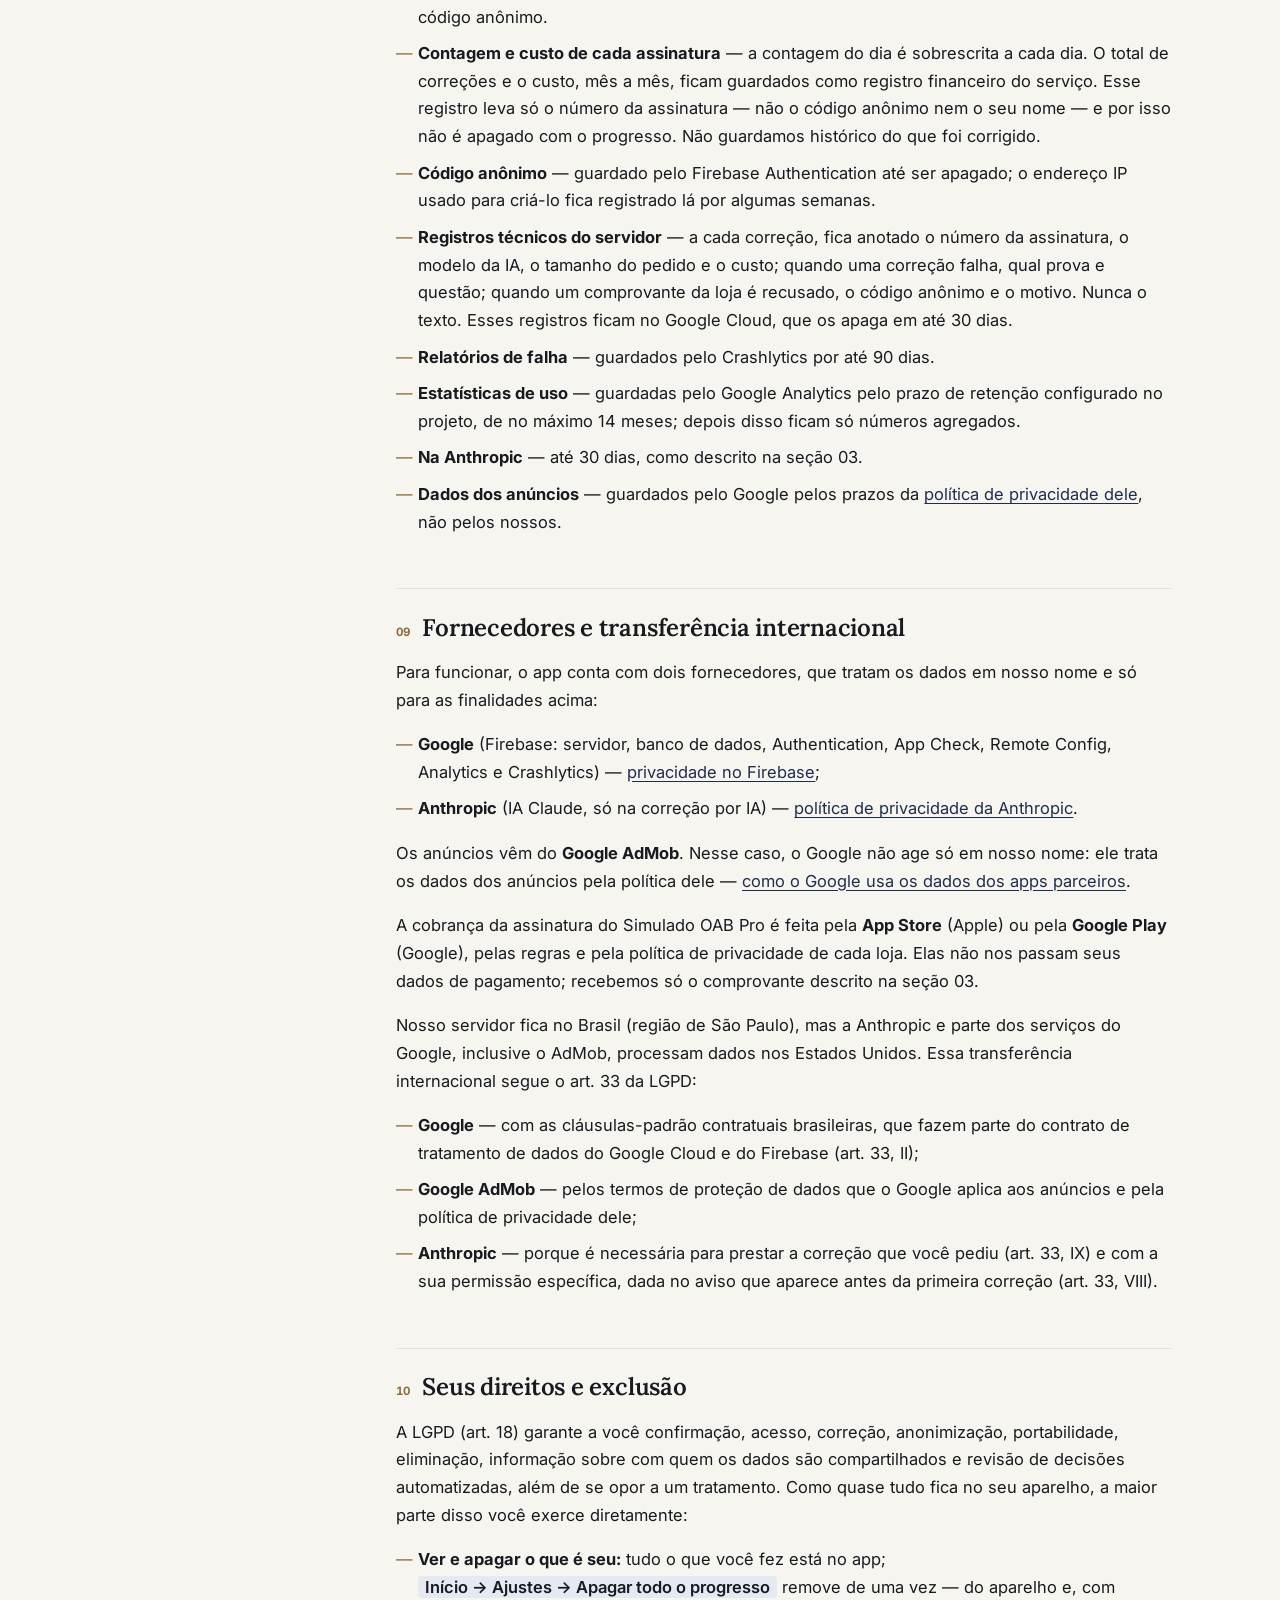
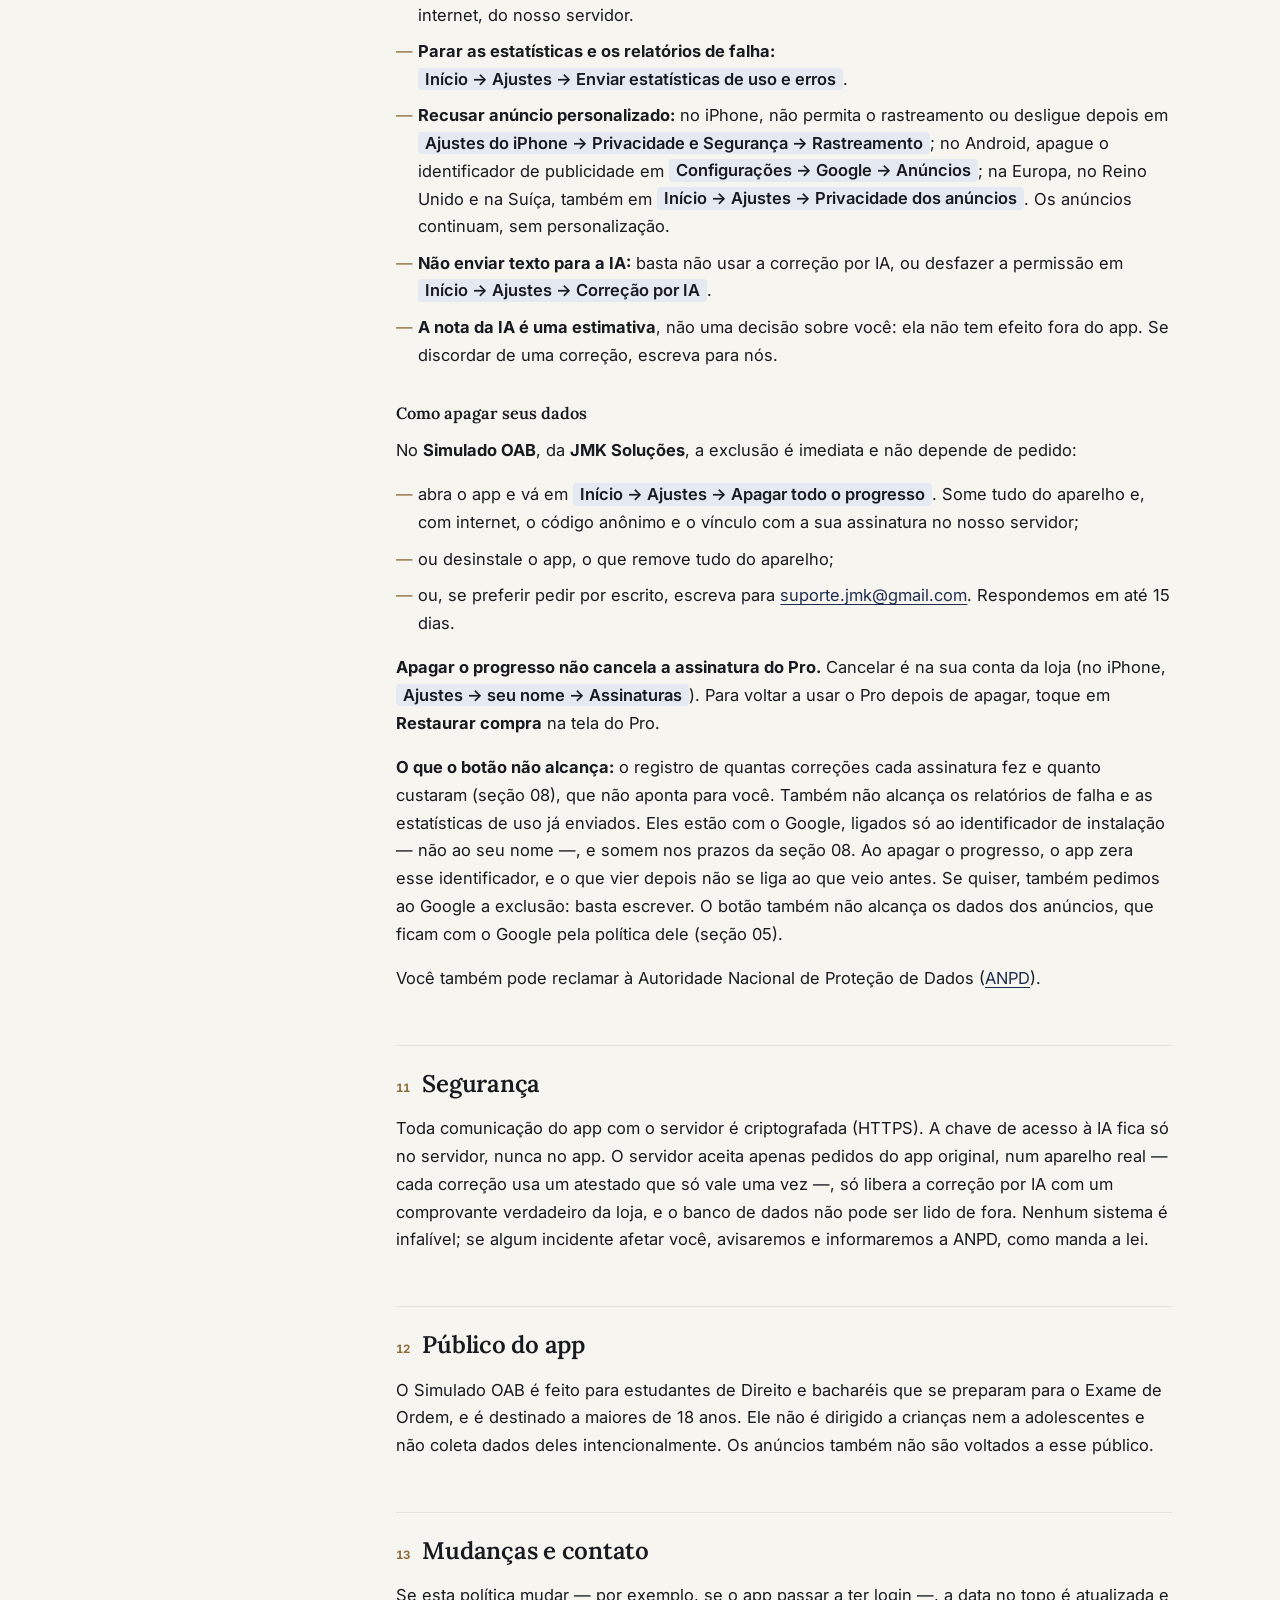
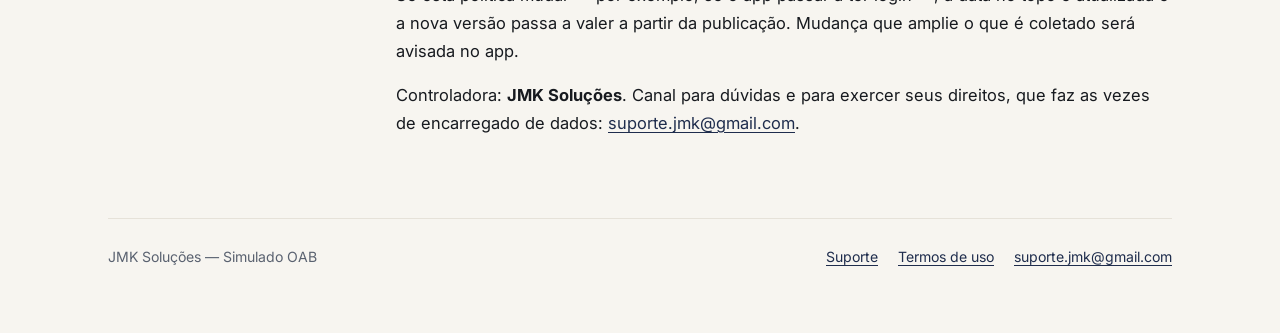
==== commit 9013287e: "Política: anúncio de tela cheia no máximo um por minuto O intersticial passa a contar tempo, não que" ====
--- a/privacy-policy.html
+++ b/privacy-policy.html
@@ -28,7 +28,7 @@
   <div>
     <p class="sobrescrito">JMK Soluções · iPhone, iPad e Android</p>
     <h1>Política de Privacidade</h1>
-    <p class="data">Última atualização: 28 de outubro de 2026</p>
+    <p class="data">Última atualização: 31 de outubro de 2026</p>
   </div>
 </header>
 
@@ -330,11 +330,11 @@
           de Estatísticas, da prova e do resultado;</li>
         <li><strong>Nas notícias</strong> — um anúncio a cada 6 notícias,
           marcado como "Publicidade";</li>
-        <li><strong>Tela cheia</strong> — no modo estudo, hoje a cada 5
-          questões respondidas, quando você toca em "Próxima", nunca por cima
-          da resposta ou do comentário; e uma vez ao entregar uma prova completa
-          cronometrada, nunca durante a prova. As 10 primeiras questões que
-          você responde no app não têm anúncio de tela cheia.</li>
+        <li><strong>Tela cheia</strong> — no modo estudo, no máximo um por
+          minuto, quando você toca em "Próxima", nunca por cima da resposta ou
+          do comentário; e uma vez ao entregar uma prova completa cronometrada,
+          nunca durante a prova. No primeiro minuto depois de abrir o app, não
+          há anúncio de tela cheia.</li>
       </ul>
       <p>Não há anúncio enquanto você escreve as respostas da 2ª fase. Quem
       assina o Simulado OAB Pro não vê anúncios.</p>
